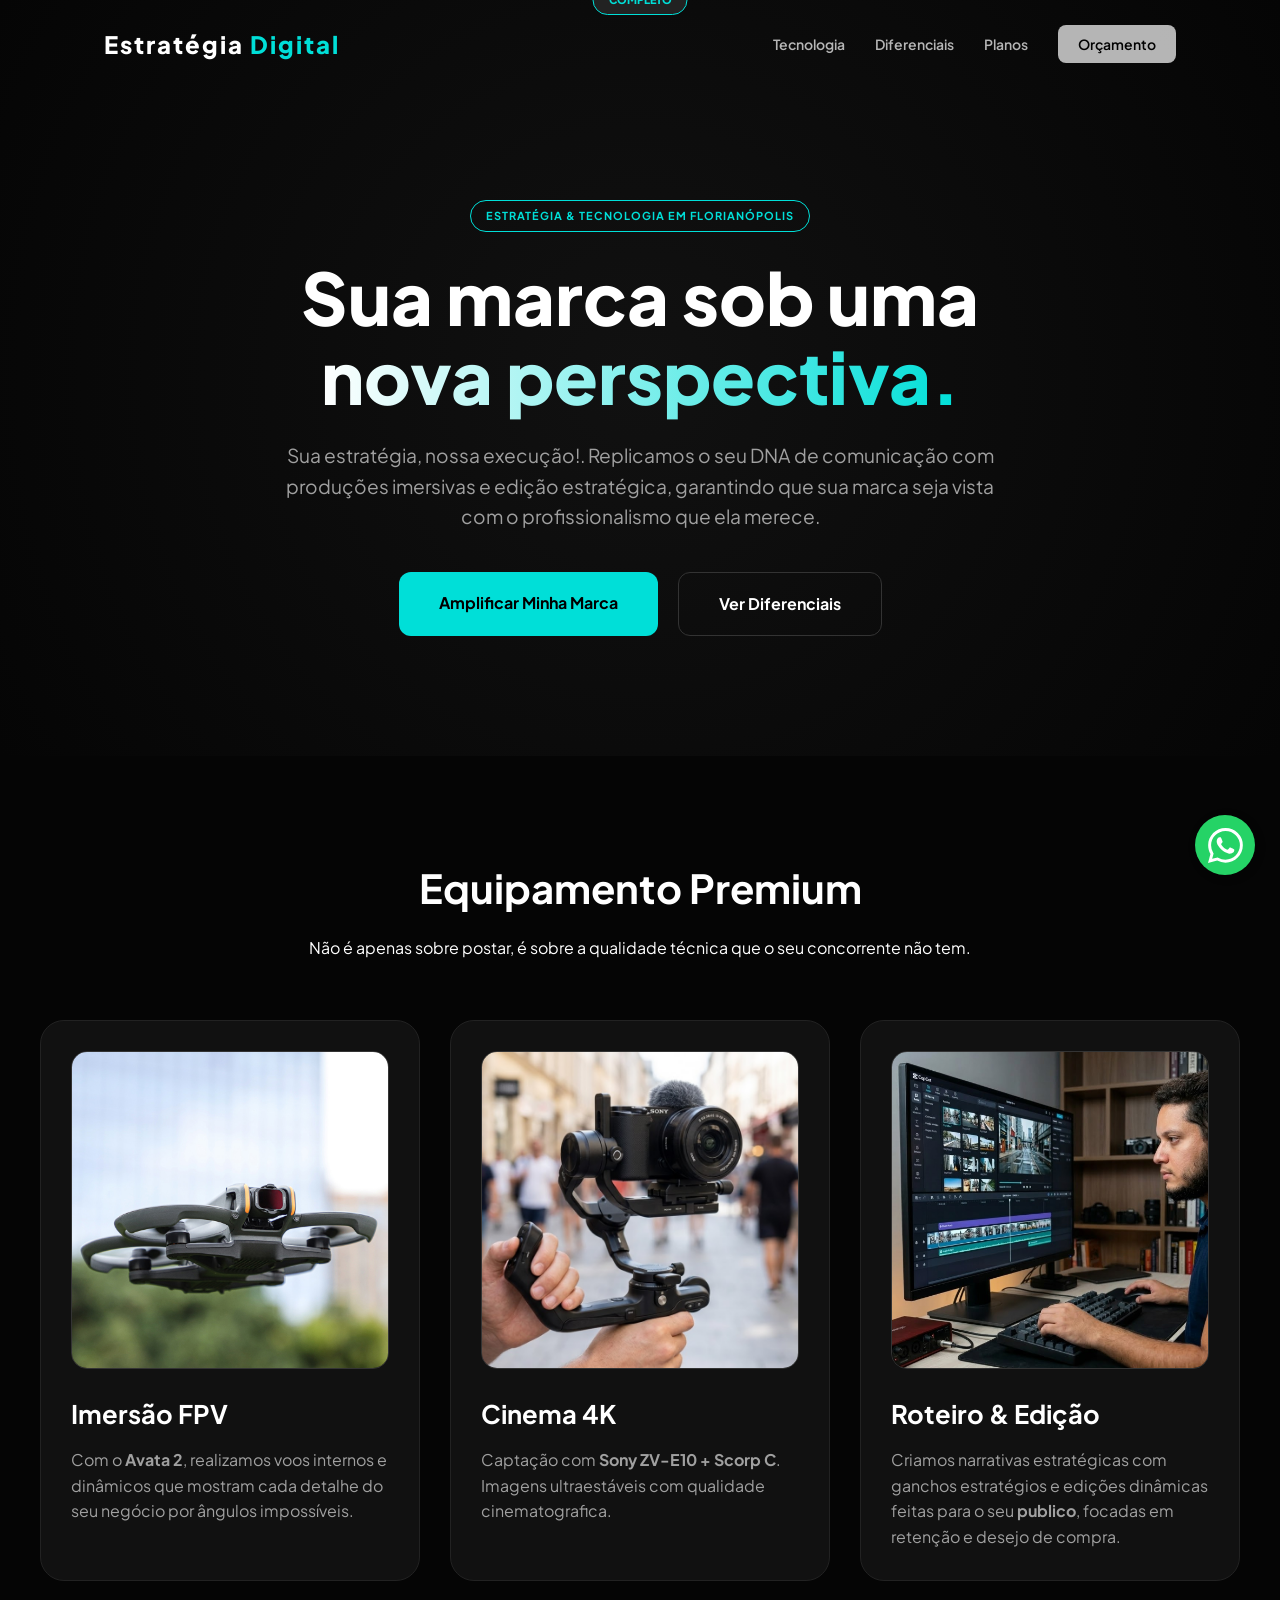
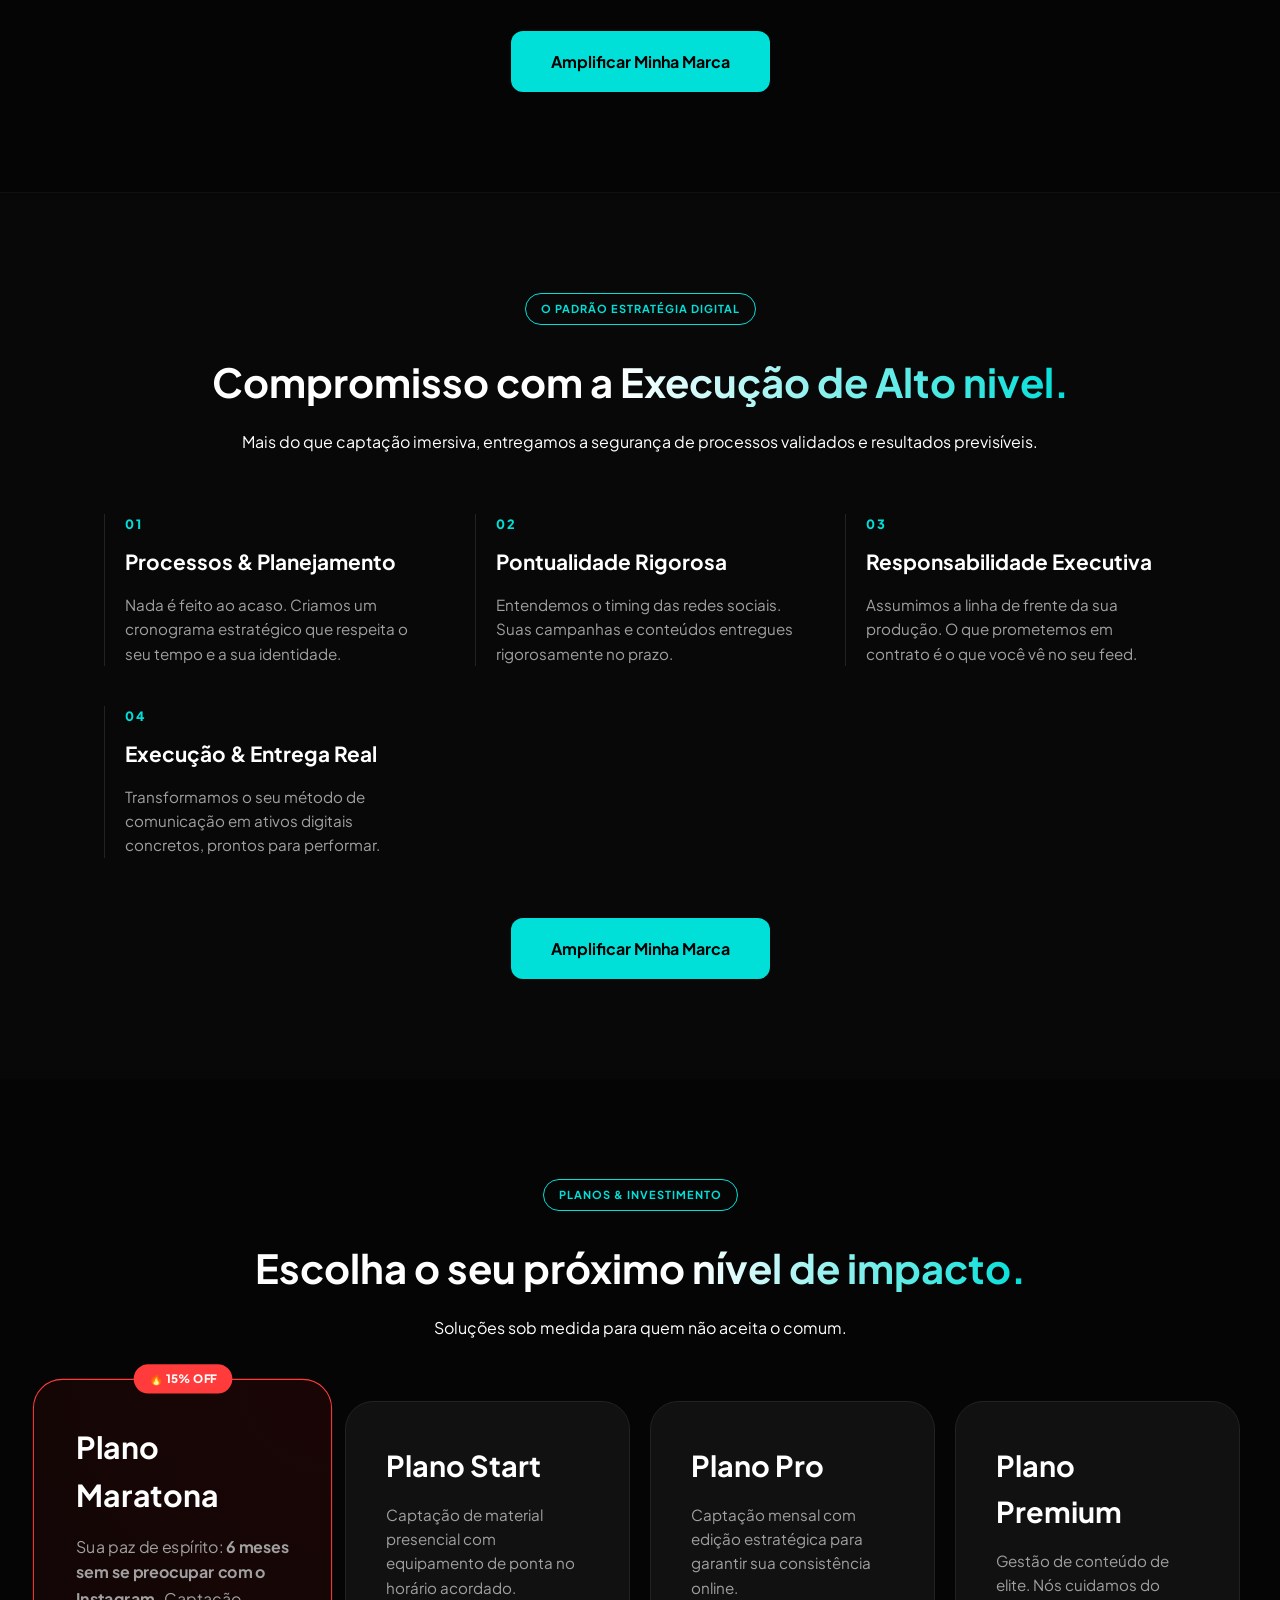
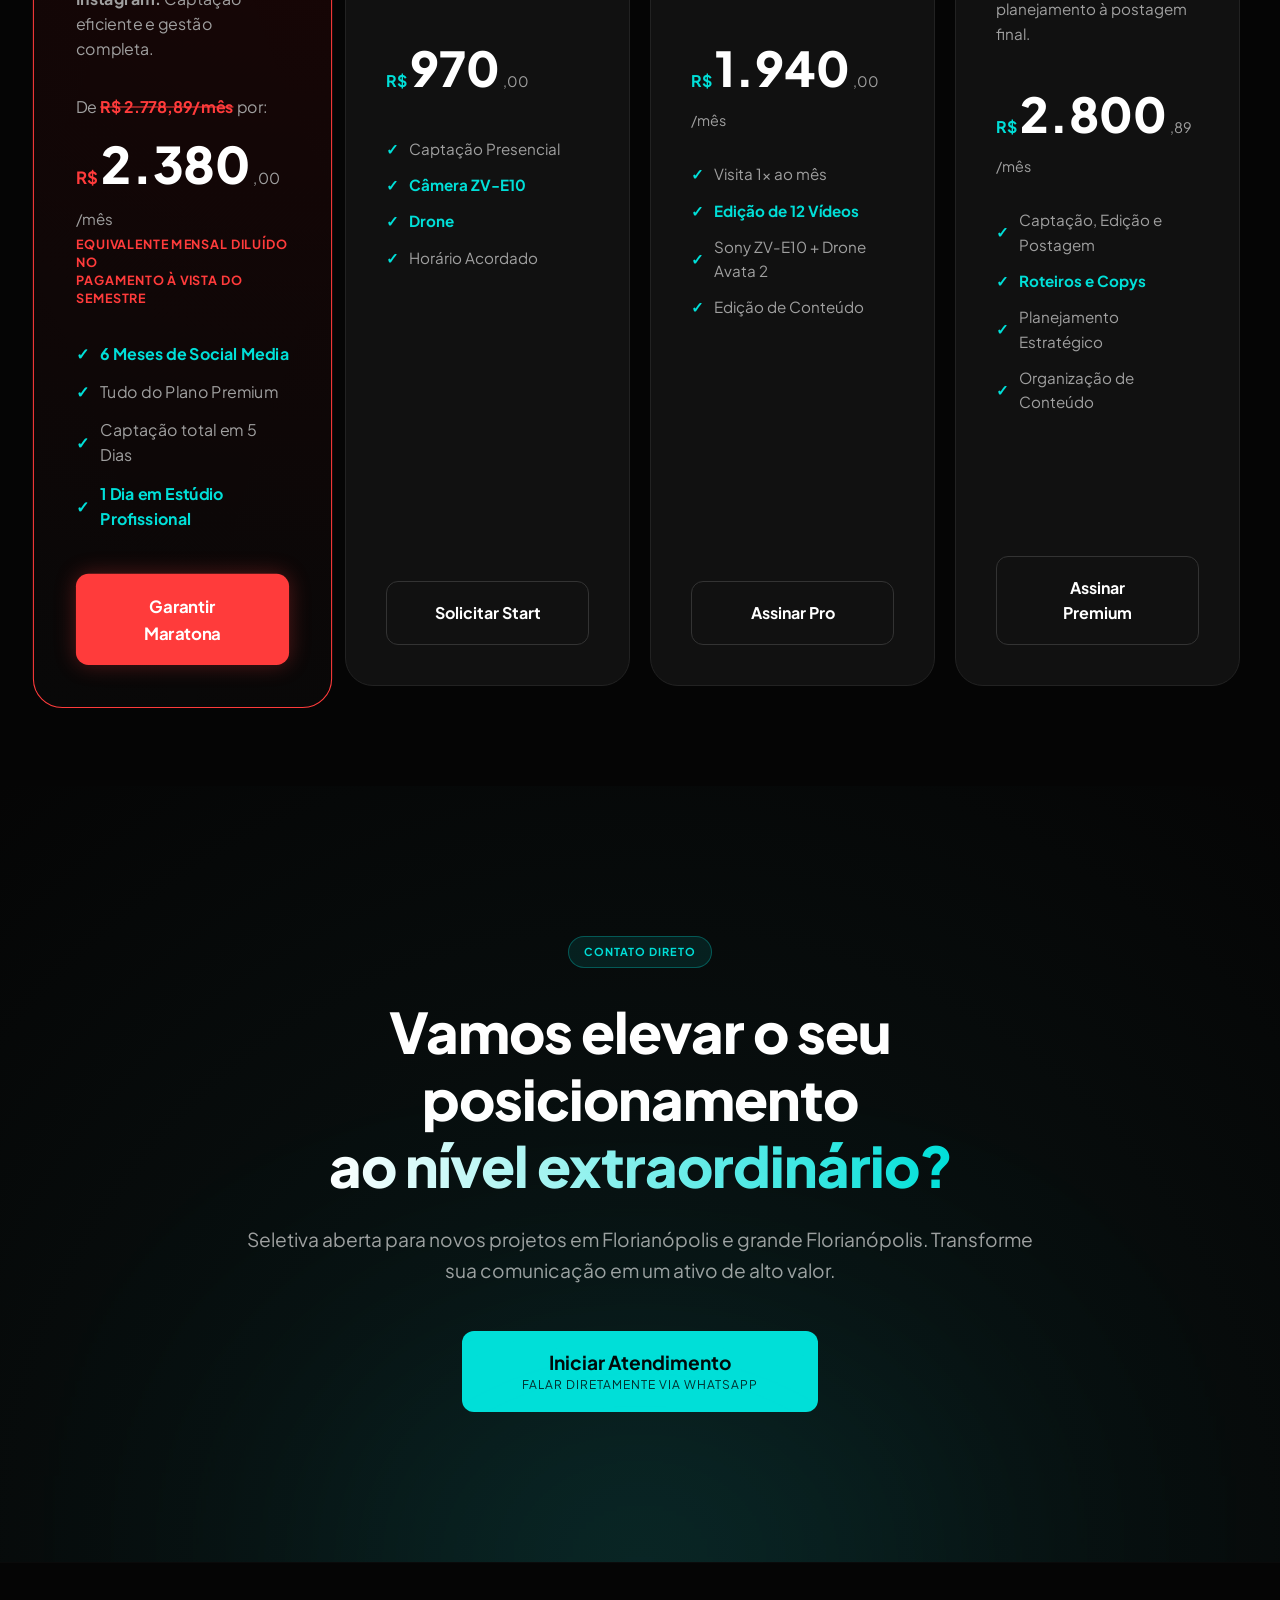
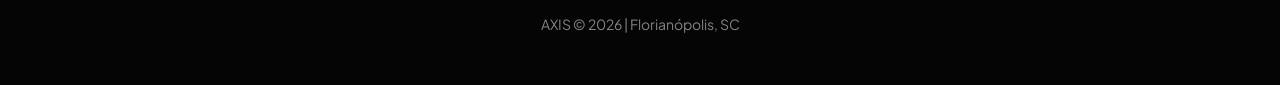
==== index.html @ a33c0460 "botão de whatsapp" ====
<!DOCTYPE html>
<html lang="pt-br">

<head>
    <meta charset="UTF-8">
    <meta name="viewport" content="width=device-width, initial-scale=1.0">
    <link rel="icon" type="image/x-icon" href="imagens/favicoin.PNG">
    <link rel="icon" type="image/png" sizes="32x32" href="favicon-32x32.png">
    <link rel="icon" type="image/png" sizes="16x16" href="favicon-16x16.png">

    <link rel="apple-touch-icon" sizes="180x180" href="apple-touch-icon.png">

    <link rel="manifest" href="site.webmanifest">
    <title>Estratégia Digital | Social Media & Produção Imersiva Floripa</title>
    <link rel="stylesheet" href="style.css">
    <link href="https://fonts.googleapis.com/css2?family=Plus+Jakarta+Sans:wght@400;600;800&display=swap"
        rel="stylesheet">
        <style>
.btn-whatsapp-flutuante {
    position: fixed;
    bottom: 25px; /* Distância da parte de baixo */
    right: 25px; /* Distância da direita */
    width: 60px;
    height: 60px;
    background-color: #25d366; /* Cor verde oficial do WhatsApp */
    color: white;
    border-radius: 50%; /* Deixa o botão redondo */
    display: flex;
    align-items: center;
    justify-content: center;
    box-shadow: 2px 2px 10px rgba(0, 0, 0, 0.2);
    z-index: 1000; /* Garante que fique acima dos outros elementos */
    transition: transform 0.3s ease, background-color 0.3s ease;
    text-decoration: none;
}

.btn-whatsapp-flutuante:hover {
    background-color: #1ebe5d;
    transform: scale(1.1); /* Dá um pequeno zoom ao passar o mouse */
    color: white;
}
</style>
    <script>
        !function (f, b, e, v, n, t, s) {
            if (f.fbq) return; n = f.fbq = function () {
                n.callMethod ?
                    n.callMethod.apply(n, arguments) : n.queue.push(arguments)
            };
            if (!f._fbq) f._fbq = n; n.push = n; n.loaded = !0; n.version = '2.0';
            n.queue = []; t = b.createElement(e); t.async = !0;
            t.src = v; s = b.getElementsByTagName(e)[0];
            s.parentNode.insertBefore(t, s)
        }(window, document, 'script',
            'https://connect.facebook.net/en_US/fbevents.js');
        fbq('init', '882979604609252');
        fbq('track', 'PageView');
    </script>
    <noscript><img height="1" width="1" style="display:none"
            src="https://www.facebook.com/tr?id=882979604609252&ev=PageView&noscript=1" /></noscript>
    </head>

<body>
    <a href="https://wa.me/5548996109220?text=Ol%C3%A1%20vim%20do%20site%20e%20gostaria%20de%20um%20or%C3%A7amento%20personalizado" 
   target="_blank" 
   class="btn-whatsapp-flutuante">
    <svg xmlns="http://www.w3.org/2000/svg" width="35" height="35" fill="currentColor" viewBox="0 0 16 16">
        <path d="M13.601 2.326A7.854 7.854 0 0 0 7.994 0C3.627 0 .068 3.558.064 7.926c0 1.399.366 2.76 1.057 3.965L0 16l4.204-1.102a7.933 7.933 0 0 0 3.79.965h.004c4.368 0 7.926-3.558 7.93-7.93A7.898 7.898 0 0 0 13.6 2.326zM7.994 14.521a6.573 6.573 0 0 1-3.356-.92l-.24-.144-2.494.654.666-2.433-.156-.251a6.56 6.56 0 0 1-1.007-3.505c0-3.626 2.957-6.584 6.591-6.584a6.56 6.56 0 0 1 4.66 1.931 6.557 6.557 0 0 1 1.928 4.66c-.004 3.639-2.961 6.592-6.592 6.592zm3.615-4.934c-.197-.099-1.17-.578-1.353-.646-.182-.065-.315-.099-.445.099-.133.197-.513.646-.627.775-.114.133-.232.148-.43.05-.197-.1-.836-.308-1.592-.985-.59-.525-.985-1.175-1.103-1.372-.114-.198-.011-.304.088-.403.087-.088.197-.232.296-.346.1-.114.133-.198.198-.33.065-.134.034-.248-.015-.347-.05-.099-.445-1.076-.612-1.47-.16-.389-.323-.335-.445-.34-.114-.004-.247-.007-.38-.007a.729.729 0 0 0-.529.247c-.182.198-.691.677-.691 1.654 0 .977.71 1.916.81 2.049.098.133 1.394 2.132 3.383 2.992.47.205.84.326 1.129.418.475.152.904.129 1.246.08.38-.058 1.171-.48 1.338-.943.164-.464.164-.86.114-.943-.049-.084-.182-.133-.38-.232z"/>
    </svg>
</a>

    <header id="header">
        <nav class="container">
            <div class="logo">Estratégia<span> Digital</span></div>
            <ul class="nav-links">
                <li><a href="#tecnologia">Tecnologia</a></li>
                <li><a href="#execucao-elite">Diferenciais</a></li>
                <li><a href="#investimento">Planos</a></li>
                <li><a href="https://wa.me/SEUNUMERO" target="_blank" class="btn-nav">Orçamento</a></li>
            </ul>
        </nav>
    </header>

    <main>
        <section class="hero">
            <div class="container">
                <div class="badge">Estratégia & Tecnologia em Florianópolis</div>
                <h1>Sua marca sob uma <br><span class="gradient-text">nova perspectiva.</span></h1>
                <p>Sua estratégia, nossa execução!. Replicamos o seu DNA de comunicação com produções imersivas
                    e edição estratégica, garantindo que sua marca seja vista com o profissionalismo que ela merece.</p>
                <div class="hero-btns">
                    <a href="https://wa.me/5548996109220?text=Ol%C3%A1%2C%20gostaria%20de%20conhecer%20melhor%20seus%20servi%C3%A7os%20de%20social%20media.%20Poderia%20me%20enviar%20mais%20informa%C3%A7%C3%B5es%3F" target="_blank"
                        class="btn-main">Amplificar Minha Marca</a>
                    <a href="#execucao-elite" class="btn-outline">Ver Diferenciais</a>
                </div>
            </div>
        </section>


        <section id="tecnologia" class="tech-specs container">
            <div class="section-header">
                <h2>Equipamento Premium</h2>
                <p>Não é apenas sobre postar, é sobre a qualidade técnica que o seu concorrente não tem.</p>
            </div>
            <div class="grid-tech">
                <div class="tech-card">
                    <div class="card-image">
                        <img src="imagens/avata.jpg" alt="Drone DJI Avata 2">
                    </div>
                    <h3>Imersão FPV</h3>
                    <p>Com o <strong>Avata 2</strong>, realizamos voos internos e dinâmicos que mostram cada detalhe do
                        seu negócio por ângulos impossíveis.</p>
                </div>

                <div class="tech-card">
                    <div class="card-image">
                        <img src="imagens/kit.PNG" alt="Sony ZV-E10 com Gimbal">
                    </div>
                    <h3>Cinema 4K</h3>
                    <p>Captação com <strong>Sony ZV-E10 + Scorp C</strong>. Imagens ultraestáveis com qualidade cinematografica.</p>
                </div>

                <div class="tech-card">
                    <div class="card-image">
                        <img src="imagens/edicao.PNG" alt="Edição de vídeo profissional">
                    </div>
                    <h3>Roteiro & Edição</h3>
                    <p>Criamos narrativas estratégicas com ganchos estratégios e edições dinâmicas feitas para o seu
                        <strong>publico</strong>, focadas em retenção e desejo de compra.
                    </p>
                </div>
            </div>
            
            <div style="text-align: center; margin-top: 50px;">
                <a href="https://wa.me/5548996109220?text=Ol%C3%A1%2C%20gostaria%20de%20conhecer%20melhor%20seus%20servi%C3%A7os%20de%20social%20media.%20Poderia%20me%20enviar%20mais%20informa%C3%A7%C3%B5es%3F" target="_blank" class="btn-main">Amplificar Minha Marca</a>
            </div>
            
        </section>

        <section id="execucao-elite" class="differentials">
            <div class="container">
                <div class="section-header">
                    <span class="badge">O Padrão Estratégia Digital</span>
                    <h2>Compromisso com a <span class="gradient-text">Execução de Alto nivel.</span></h2>
                    <p>Mais do que captação imersiva, entregamos a segurança de processos validados e resultados
                        previsíveis.</p>
                </div>

                <div class="grid-diff">
                    <div class="diff-item">
                        <span class="number">01</span>
                        <h4>Processos & Planejamento</h4>
                        <p>Nada é feito ao acaso. Criamos um cronograma estratégico que respeita o seu tempo e a sua
                            identidade.</p>
                    </div>
                    <div class="diff-item">
                        <span class="number">02</span>
                        <h4>Pontualidade Rigorosa</h4>
                        <p>Entendemos o timing das redes sociais. Suas campanhas e conteúdos entregues rigorosamente no
                            prazo.</p>
                    </div>
                    <div class="diff-item">
                        <span class="number">03</span>
                        <h4>Responsabilidade Executiva</h4>
                        <p>Assumimos a linha de frente da sua produção. O que prometemos em contrato é o que você vê no
                            seu feed.</p>
                    </div>
                    <div class="diff-item">
                        <span class="number">04</span>
                        <h4>Execução & Entrega Real</h4>
                        <p>Transformamos o seu método de comunicação em ativos digitais concretos, prontos para
                            performar.</p>
                    </div>
                </div>

                <div style="text-align: center; margin-top: 60px;">
                    <a href="https://wa.me/5548996109220?text=Ol%C3%A1%2C%20gostaria%20de%20conhecer%20melhor%20seus%20servi%C3%A7os%20de%20social%20media.%20Poderia%20me%20enviar%20mais%20informa%C3%A7%C3%B5es%3F" target="_blank" class="btn-main">Amplificar Minha Marca</a>
                </div>

            </div>
        </section>

        <section id="investimento" class="pricing container">
            <div class="section-header">
                <span class="badge">Planos & Investimento</span>
                <h2>Escolha o seu próximo <span class="gradient-text">nível de impacto.</span></h2>
                <p>Soluções sob medida para quem não aceita o comum.</p>
            </div>

            <div class="grid-pricing" style="grid-template-columns: repeat(auto-fit, minmax(260px, 1fr)); gap: 20px;">
                
                <div class="price-card featured" style="border-color: #ff3b3b; background: radial-gradient(circle at top right, #1a0505, #080808); transform: scale(1.05); z-index: 20;">
                    <div class="price-content">
                        <span class="pop-tag" style="background: #ff3b3b; color: #fff;">🔥 15% OFF</span>
                        <h3>Plano Maratona</h3>
                        <p>Sua paz de espírito: <strong>6 meses sem se preocupar com o Instagram.</strong> Captação eficiente e gestão completa.</p>
                        <div class="value">
                            <div style="font-size: 0.95rem; color: #a0a0a0; margin-bottom: 5px;">De <del style="color: #ff3b3b; font-weight: bold;">R$ 2.778,89/mês</del> por:</div>
                            <span class="currency" style="color: #ff3b3b;">R$</span>
                            <span class="amount">2.380</span>
                            <span class="period">,00 /mês<br>
                            <span style="color: #ff3b3b; font-weight: 700; text-transform: uppercase; font-size: 0.75rem; letter-spacing: 0.5px; line-height: 1.4; display: inline-block; margin-top: 5px;">Equivalente mensal diluído no <br>pagamento à vista do semestre</span></span>
                        </div>
                        <ul class="price-list">
                            <li><strong>6 Meses de Social Media</strong></li>
                            <li>Tudo do Plano Premium</li>
                            <li>Captação total em 5 Dias</li>
                            <li><strong>1 Dia em Estúdio Profissional</strong></li>
                        </ul>
                    </div>
                    <a href="https://wa.me/5548996109220?text=Ol%C3%A1!%20Gostaria%20de%20garantir%20o%20Plano%20Maratona%20com%20desconto%20%C3%A0%20vista."
                        target="_blank" class="btn-main full" style="background: #ff3b3b; color: white; box-shadow: 0 0 20px rgba(255, 59, 59, 0.3);">Garantir Maratona</a>
                </div>

                <div class="price-card">
                    <div class="price-content">
                        <h3>Plano Start</h3>
                        <p>Captação de material presencial com equipamento de ponta no horário acordado.</p>
                        <div class="value">
                            <span class="currency">R$</span>
                            <span class="amount">970</span>
                            <span class="period">,00</span>
                        </div>
                        <ul class="price-list">
                            <li>Captação Presencial</li>
                            <li><strong>Câmera ZV-E10</strong></li>
                            <li><strong>Drone</strong></li>
                            <li>Horário Acordado</li>
                        </ul>
                    </div>
                    <a href="https://wa.me/5548996109220?text=Ol%C3%A1!%20Gostaria%20de%20saber%20mais%20sobre%20o%20Plano%20Start"
                        target="_blank" class="btn-outline full">Solicitar Start</a>
                </div>

                <div class="price-card">
                    <div class="price-content">
                        <h3>Plano Pro</h3>
                        <p>Captação mensal com edição estratégica para garantir sua consistência online.</p>
                        <div class="value">
                            <span class="currency">R$</span>
                            <span class="amount">1.940</span>
                            <span class="period">,00 /mês</span>
                        </div>
                        <ul class="price-list">
                            <li>Visita 1x ao mês</li>
                            <li><strong>Edição de 12 Vídeos</strong></li>
                            <li>Sony ZV-E10 + Drone Avata 2</li>
                            <li>Edição de Conteúdo</li>
                        </ul>
                    </div>
                    <a href="https://wa.me/5548996109220?text=Ol%C3%A1!%20Tenho%20interesse%20no%20Plano%20Pro,%20gostaria%20de%20mais%20informa%C3%A7%C3%B5es."
                        target="_blank" class="btn-outline full">Assinar Pro</a>
                </div>

                <div class="price-card">
                    <div class="price-content">
                        <span class="pop-tag" style="background: #222; color: #00dfd8; border: 1px solid #00dfd8;">Completo</span>
                        <h3>Plano Premium</h3>
                        <p>Gestão de conteúdo de elite. Nós cuidamos do planejamento à postagem final.</p>
                        <div class="value">
                            <span class="currency">R$</span>
                            <span class="amount">2.800</span>
                            <span class="period">,89 /mês</span>
                        </div>
                        <ul class="price-list">
                            <li>Captação, Edição e Postagem</li>
                            <li><strong>Roteiros e Copys</strong></li>
                            <li>Planejamento Estratégico</li>
                            <li>Organização de Conteúdo</li>
                        </ul>
                    </div>
                    <a href="https://wa.me/5548996109220?text=Ol%C3%A1!%20Gostaria%20de%20adquirir%20o%20Plano%20Premium,%20pode%20me%20passar%20os%20detalhes?"
                        target="_blank" class="btn-outline full">Assinar Premium</a>
                </div>

            </div>
        </section>

        <section class="cta-final">
            <div class="container">
                <div class="cta-content">
                    <span class="badge">Contato Direto</span>
                    <h2>Vamos elevar o seu posicionamento <br><span class="gradient-text">ao nível
                            extraordinário?</span></h2>
                    <p>Seletiva aberta para novos projetos em Florianópolis e grande Florianópolis. Transforme sua
                        comunicação em um ativo de alto valor.</p>

                    <div class="cta-actions">
                        <a href="https://wa.me/5548996109220?text=Ol%C3%A1!%20Gostaria%20de%20iniciar%20um%20plano%20personalizado%20e%20saber%20como%20funciona."
                            target="_blank" class="btn-main large">
                            <span class="btn-text">Iniciar Atendimento</span>
                            <span class="btn-subtext">Falar diretamente via WhatsApp</span>
                        </a>
                    </div>
                </div>
            </div>
        </section>
    </main>

    <footer>
        <div class="container">
            <p>AXIS &copy; 2026 | Florianópolis, SC</p>
        </div>
    </footer>

    <script src="script.js"></script>
</body>

</html>
---- style.css ----
/* =========================================
   CONFIGURAÇÕES GERAIS E VARIÁVEIS
   ========================================= */
:root {
    --accent: #00dfd8; /* Ciano Neon / Tech */
    --bg: #050505;
    --card-bg: #111;
    --text-main: #ffffff;
    --text-dim: #a0a0a0;
}

html {
    scroll-behavior: smooth;
}

* {
    margin: 0;
    padding: 0;
    box-sizing: border-box;
    font-family: 'Plus Jakarta Sans', sans-serif;
}

body {
    background-color: var(--bg);
    color: var(--text-main);
    overflow-x: hidden;
    line-height: 1.6;
}

.container {
    max-width: 1200px;
    margin: 0 auto;
    padding: 0 5%;
}

/* Ajuste global para links de scroll pararem antes do conteúdo */
[id] {
    scroll-margin-top: 100px;
}

/* =========================================
   HEADER & NAVEGAÇÃO
   ========================================= */
header {
    padding: 25px 0;
    position: fixed;
    width: 100%;
    z-index: 1000;
    transition: 0.4s;
}

header.scrolled {
    background: rgba(5, 5, 5, 0.8);
    backdrop-filter: blur(15px);
    border-bottom: 1px solid #222;
}

nav {
    display: flex;
    justify-content: space-between;
    align-items: center;
}

.logo {
    font-size: 24px;
    font-weight: 800;
    letter-spacing: 2px;
}

.logo span {
    color: var(--accent);
}

.nav-links {
    display: flex;
    list-style: none;
    align-items: center;
    gap: 30px;
}

.nav-links a {
    text-decoration: none;
    color: var(--text-main);
    font-size: 14px;
    font-weight: 600;
    opacity: 0.7;
    transition: 0.3s;
}

.nav-links a:hover {
    opacity: 1;
    color: var(--accent);
}

.btn-nav {
    background: white;
    color: black !important;
    padding: 10px 20px;
    border-radius: 8px;
    font-weight: 700;
}

/* =========================================
   HERO SECTION
   ========================================= */
.hero {
    padding: 200px 0 120px;
    text-align: center;
    background: radial-gradient(circle at center, #111 0%, #050505 100%);
}

.badge {
    display: inline-block;
    padding: 6px 15px;
    border: 1px solid var(--accent);
    color: var(--accent);
    border-radius: 50px;
    font-size: 11px;
    font-weight: 700;
    margin-bottom: 25px;
    text-transform: uppercase;
    letter-spacing: 1px;
}

h1 {
    font-size: clamp(2.5rem, 6vw, 4.5rem);
    line-height: 1.1;
    font-weight: 800;
    margin-bottom: 25px;
}

.gradient-text {
    background: linear-gradient(90deg, #fff, var(--accent));
    -webkit-background-clip: text;
    -webkit-text-fill-color: transparent;
}

.hero p {
    font-size: 1.2rem;
    color: var(--text-dim);
    max-width: 750px;
    margin: 0 auto 40px;
}

.hero-btns {
    display: flex;
    gap: 20px;
    justify-content: center;
}

.btn-main, .btn-outline {
    padding: 18px 40px;
    border-radius: 12px;
    font-weight: 700;
    text-decoration: none;
    transition: 0.3s;
    display: inline-block;
}

.btn-main {
    background: var(--accent);
    color: #000;
}

.btn-main:hover {
    transform: scale(1.05);
    box-shadow: 0 0 30px rgba(0, 223, 216, 0.4);
}

.btn-outline {
    border: 1px solid #333;
    color: white;
}

.btn-outline:hover {
    background: #111;
    border-color: #555;
}

/* =========================================
   TECH SPECS & CARDS
   ========================================= */
.tech-specs {
    padding: 100px 0;
}

.section-header {
    text-align: center;
    margin-bottom: 60px;
}

.section-header h2 {
    font-size: 2.5rem;
    margin-bottom: 15px;
}

.grid-tech {
    display: grid;
    grid-template-columns: repeat(auto-fit, minmax(320px, 1fr));
    gap: 30px;
}

.tech-card {
    background: var(--card-bg);
    padding: 30px;
    border-radius: 24px;
    border: 1px solid #222;
    transition: 0.4s;
}

.tech-card:hover {
    border-color: var(--accent);
    transform: translateY(-10px);
}

.card-image {
    width: 100%;
    aspect-ratio: 1 / 1;
    border-radius: 16px;
    overflow: hidden;
    margin-bottom: 25px;
    border: 1px solid #333;
}

.card-image img {
    width: 100%;
    height: 100%;
    object-fit: cover;
    transition: 0.5s;
}

.tech-card:hover .card-image img {
    transform: scale(1.1);
}

.tech-card h3 {
    font-size: 1.6rem;
    margin-bottom: 12px;
}

.tech-card p {
    color: var(--text-dim);
}

/* =========================================
   DIFERENCIAIS
   ========================================= */
.differentials {
    padding: 100px 0;
    background: #080808;
    border-top: 1px solid #111;
}

.grid-diff {
    display: grid;
    grid-template-columns: repeat(auto-fit, minmax(250px, 1fr));
    gap: 40px;
    margin-top: 50px;
}

.diff-item {
    padding-left: 20px;
    border-left: 1px solid #222;
    transition: 0.3s;
}

.diff-item:hover {
    border-left: 1px solid var(--accent);
}

.number {
    font-size: 0.8rem;
    font-weight: 800;
    color: var(--accent);
    display: block;
    margin-bottom: 10px;
    letter-spacing: 2px;
}

.diff-item h4 {
    font-size: 1.3rem;
    margin-bottom: 15px;
    font-weight: 700;
}

.diff-item p {
    color: var(--text-dim);
    font-size: 0.95rem;
}

/* =========================================
   INVESTIMENTO (PRICING) + CARROSSEL
   ========================================= */
.pricing {
    padding: 100px 0;
}

.grid-pricing {
    display: grid;
    grid-template-columns: repeat(3, 1fr); /* 3 colunas padrão */
    gap: 25px;
    margin-top: 50px;
    align-items: stretch;
}

.price-card {
    background: #111;
    border: 1px solid #222;
    padding: 40px;
    border-radius: 28px;
    display: flex;
    flex-direction: column;
    justify-content: space-between;
    transition: 0.4s;
}

.price-card.featured {
    border-color: var(--accent);
    background: radial-gradient(circle at top right, #111, #080808);
    position: relative;
    transform: scale(1.05);
    z-index: 10;
}

.pop-tag {
    position: absolute;
    top: -15px;
    left: 50%;
    transform: translateX(-50%);
    background: var(--accent);
    color: #000;
    padding: 5px 15px;
    border-radius: 50px;
    font-size: 11px;
    font-weight: 800;
    text-transform: uppercase;
}

.price-card h3 { font-size: 1.8rem; margin-bottom: 15px; }
.price-card p { color: var(--text-dim); font-size: 0.95rem; margin-bottom: 30px; }

.value { margin-bottom: 30px; }
.currency { font-size: 1rem; color: var(--accent); font-weight: 700; }
.amount { font-size: 3rem; font-weight: 800; color: #fff; }
.period { color: var(--text-dim); font-size: 0.9rem; }

.price-list { list-style: none; margin-bottom: 40px; }
.price-list li {
    color: var(--text-dim);
    margin-bottom: 12px;
    font-size: 0.95rem;
    display: flex;
    align-items: center;
}

.price-list li::before {
    content: "✓";
    color: var(--accent);
    margin-right: 10px;
    font-weight: bold;
}

/* Destaque para IA e Render no texto */
.price-list li strong {
    color: var(--accent);
    font-weight: 700;
}

.btn-main.full, .btn-outline.full {
    width: 100%;
    text-align: center;
}

/* =========================================
   FOOTER & CTA
   ========================================= */
/* CTA Final - Estilo Premium */
.cta-final {
    padding: 150px 0;
    position: relative;
    background: radial-gradient(circle at bottom center, #0a1515 0%, #050505 100%);
    overflow: hidden;
}

/* Efeito de luz de fundo */
.cta-final::before {
    content: '';
    position: absolute;
    bottom: -150px;
    left: 50%;
    transform: translateX(-50%);
    width: 600px;
    height: 300px;
    background: var(--accent);
    filter: blur(150px);
    opacity: 0.15;
    pointer-events: none;
}

.cta-content {
    max-width: 800px;
    margin: 0 auto;
    text-align: center;
}

.cta-final h2 {
    font-size: clamp(2.2rem, 5vw, 3.5rem);
    font-weight: 800;
    line-height: 1.2;
    margin-bottom: 25px;
    letter-spacing: -1px;
}

.cta-final p {
    font-size: 1.2rem;
    color: var(--text-dim);
    margin-bottom: 45px;
    line-height: 1.6;
}

/* Botão com Subtexto */
.btn-main.large {
    display: inline-flex;
    flex-direction: column;
    align-items: center;
    padding: 20px 60px;
    height: auto;
    line-height: 1.2;
}

.btn-text {
    font-size: 1.2rem;
    display: block;
}

.btn-subtext {
    font-size: 0.75rem;
    opacity: 0.8;
    font-weight: 400;
    margin-top: 4px;
    text-transform: uppercase;
    letter-spacing: 1px;
}

.cta-final .badge {
    background: rgba(0, 223, 216, 0.1);
    border-color: rgba(0, 223, 216, 0.3);
    margin-bottom: 30px;
}

footer {
    padding: 50px 0;
    border-top: 1px solid #111;
    text-align: center;
    opacity: 0.5;
    font-size: 14px;
}
/* Portfólio */
.portfolio {
    padding: 100px 5%;
}

.grid-portfolio {
    display: grid;
    grid-template-columns: repeat(auto-fit, minmax(350px, 1fr));
    gap: 30px;
    margin-top: 50px;
}

.portfolio-item {
    background: var(--card-bg);
    border-radius: 24px;
    overflow: hidden;
    border: 1px solid #222;
    transition: 0.4s;
}

.video-container {
    width: 100%;
    aspect-ratio: 16 / 9; /* Formato padrão de vídeo */
    background: #000;
}

.video-container iframe {
    width: 100%;
    height: 100%;
    border: none;
}

.portfolio-info {
    padding: 20px;
}

.portfolio-info span {
    color: var(--accent);
    font-size: 0.75rem;
    font-weight: 800;
    text-transform: uppercase;
    letter-spacing: 1px;
}

.portfolio-info h4 {
    font-size: 1.2rem;
    margin-top: 5px;
}

.portfolio-item:hover {
    border-color: var(--accent);
    transform: translateY(-5px);
    box-shadow: 0 10px 30px rgba(0, 223, 216, 0.1);
}
/* Configuração do Carrossel de Portfólio */
.carousel-portfolio {
    display: flex;
    overflow-x: auto;
    scroll-snap-type: x mandatory;
    gap: 20px;
    padding: 20px 5% 50px; /* Padding lateral para alinhar com o container */
    scrollbar-width: none; /* Esconde barra no Firefox */
    -ms-overflow-style: none; /* Esconde barra no IE/Edge */
}

.carousel-portfolio::-webkit-scrollbar {
    display: none; /* Esconde barra no Chrome/Safari */
}

.portfolio-item {
    min-width: 450px; /* Largura no Desktop */
    scroll-snap-align: start;
    background: var(--card-bg);
    border-radius: 24px;
    overflow: hidden;
    border: 1px solid #222;
    transition: 0.4s;
    flex-shrink: 0;
}

.video-wrapper {
    width: 100%;
    aspect-ratio: 16 / 9;
    background: #000;
}

.video-wrapper iframe {
    width: 100%;
    height: 100%;
}

.portfolio-info {
    padding: 25px;
}

.portfolio-info span {
    color: var(--accent);
    font-size: 0.7rem;
    font-weight: 800;
    text-transform: uppercase;
    letter-spacing: 2px;
}

.portfolio-info h4 {
    font-size: 1.3rem;
    margin-top: 8px;
    font-weight: 700;
}

.portfolio-item:hover {
    border-color: var(--accent);
    transform: translateY(-5px);
}

/* Ajustes para Mobile */
@media (max-width: 768px) {
    .portfolio-item {
        min-width: 85vw; /* Card ocupa quase a tela toda no celular */
    }
    
    .portfolio-info h4 {
        font-size: 1.1rem;
    }
}
.portfolio-action {
    padding: 0 5%;
    display: flex;
    justify-content: center;
}

/* Efeito de brilho sutil no botão de portfólio para destacar */
.portfolio-action .btn-main {
    box-shadow: 0 0 20px rgba(0, 223, 216, 0.1);
}

.portfolio-action .btn-main:hover {
    box-shadow: 0 0 35px rgba(0, 223, 216, 0.3);
    transform: scale(1.05);
}
/* Ajuste mobile para vídeos verticais (Reels) se preferir */
@media (max-width: 768px) {
    .grid-portfolio {
        grid-template-columns: 1fr;
    }
}
/* =========================================
   RESPONSIVIDADE (MOBILE & TABLET)
   ========================================= */
   
@media (max-width: 1024px) {
    /* Carrossel de Preços Mobile */
    .grid-pricing {
        display: flex;
        overflow-x: auto;
        scroll-snap-type: x mandatory;
        gap: 20px;
        padding: 20px 5%;
        scrollbar-width: none;
    }

    .grid-pricing::-webkit-scrollbar {
        display: none;
    }

    .price-card {
        min-width: 85vw;
        scroll-snap-align: center;
        transform: scale(1) !important; /* Remove escala no mobile */
        margin: 10px 0;
    }

    .price-card.featured {
        box-shadow: 0 0 20px rgba(0, 223, 216, 0.2);
    }
}

@media (max-width: 768px) {
    .nav-links { display: none; }
    
    .hero { padding: 150px 0 80px; }
    
    .hero-btns {
        flex-direction: column;
    }
    
    h1 { font-size: 2.8rem; }
    
    .grid-diff { gap: 30px; }
    .diff-item { border-left: 2px solid #222; }
    
    .section-header h2 { font-size: 2rem; }
}
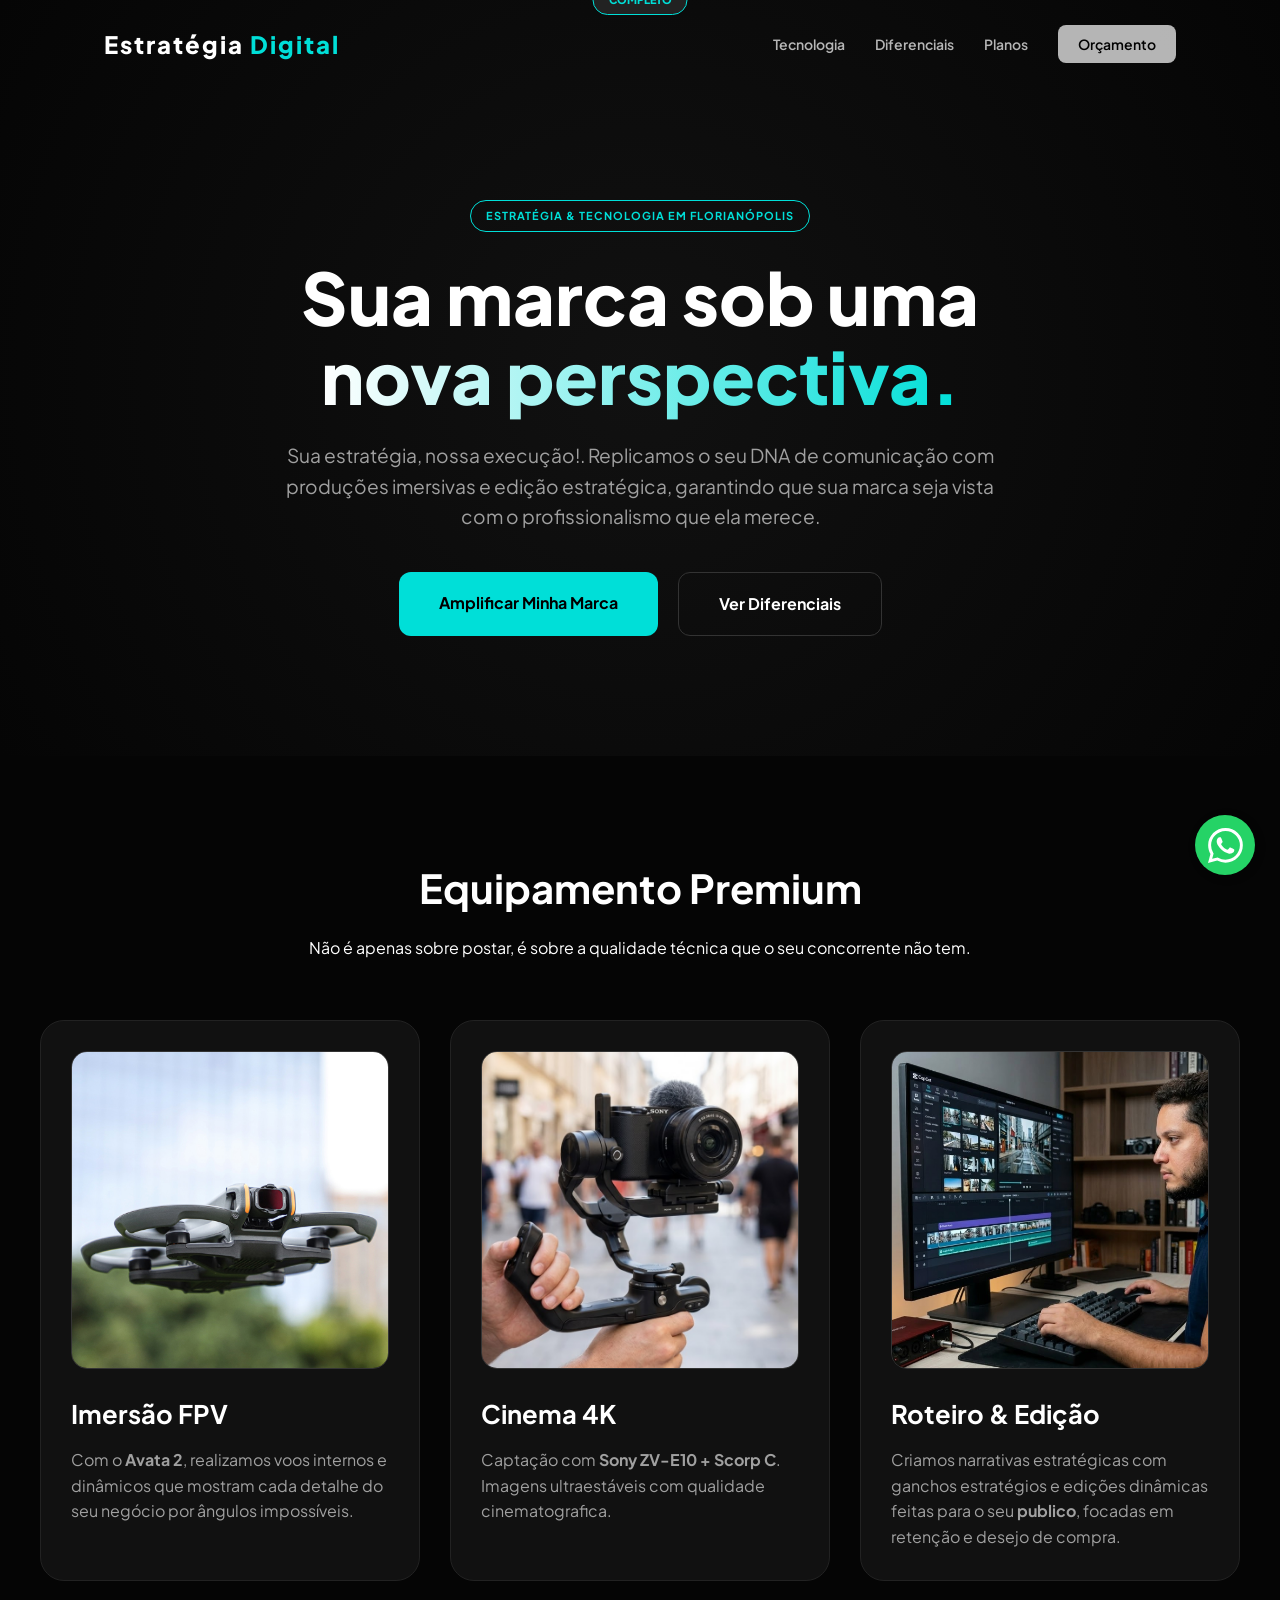
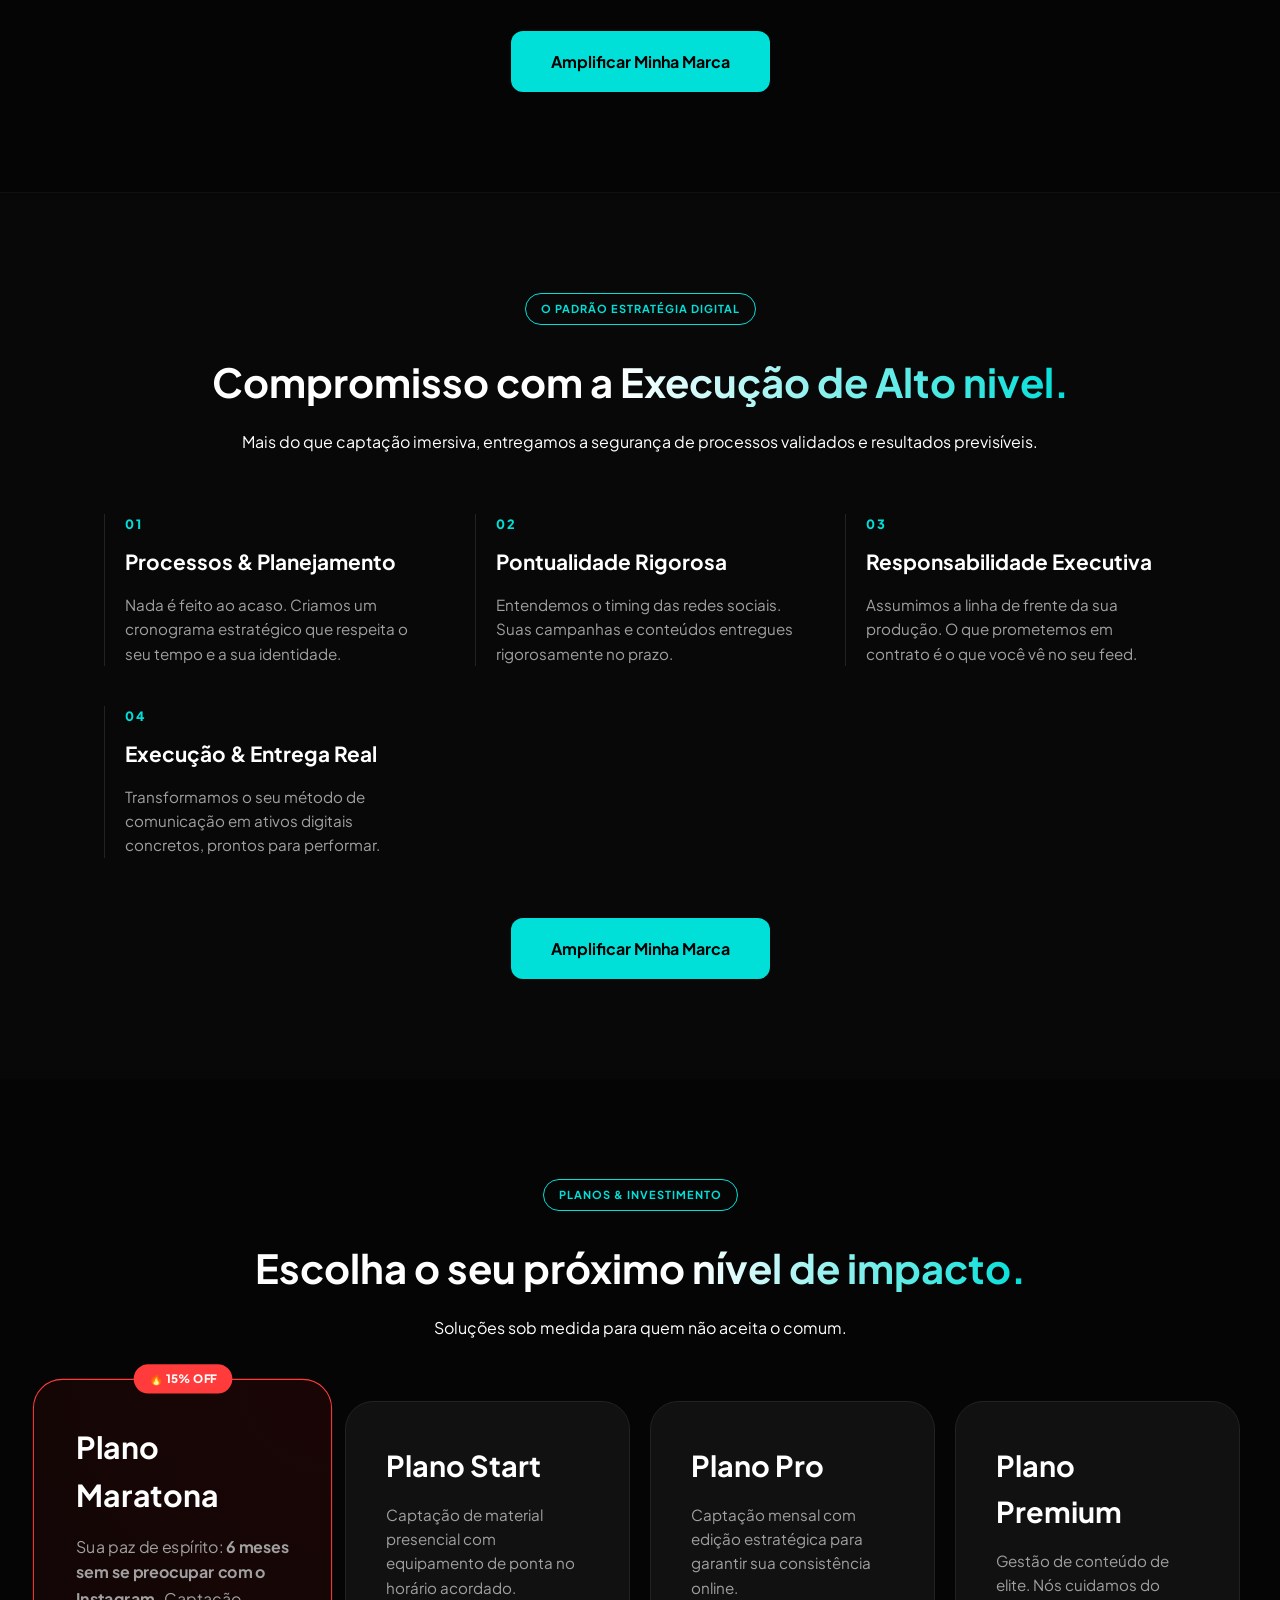
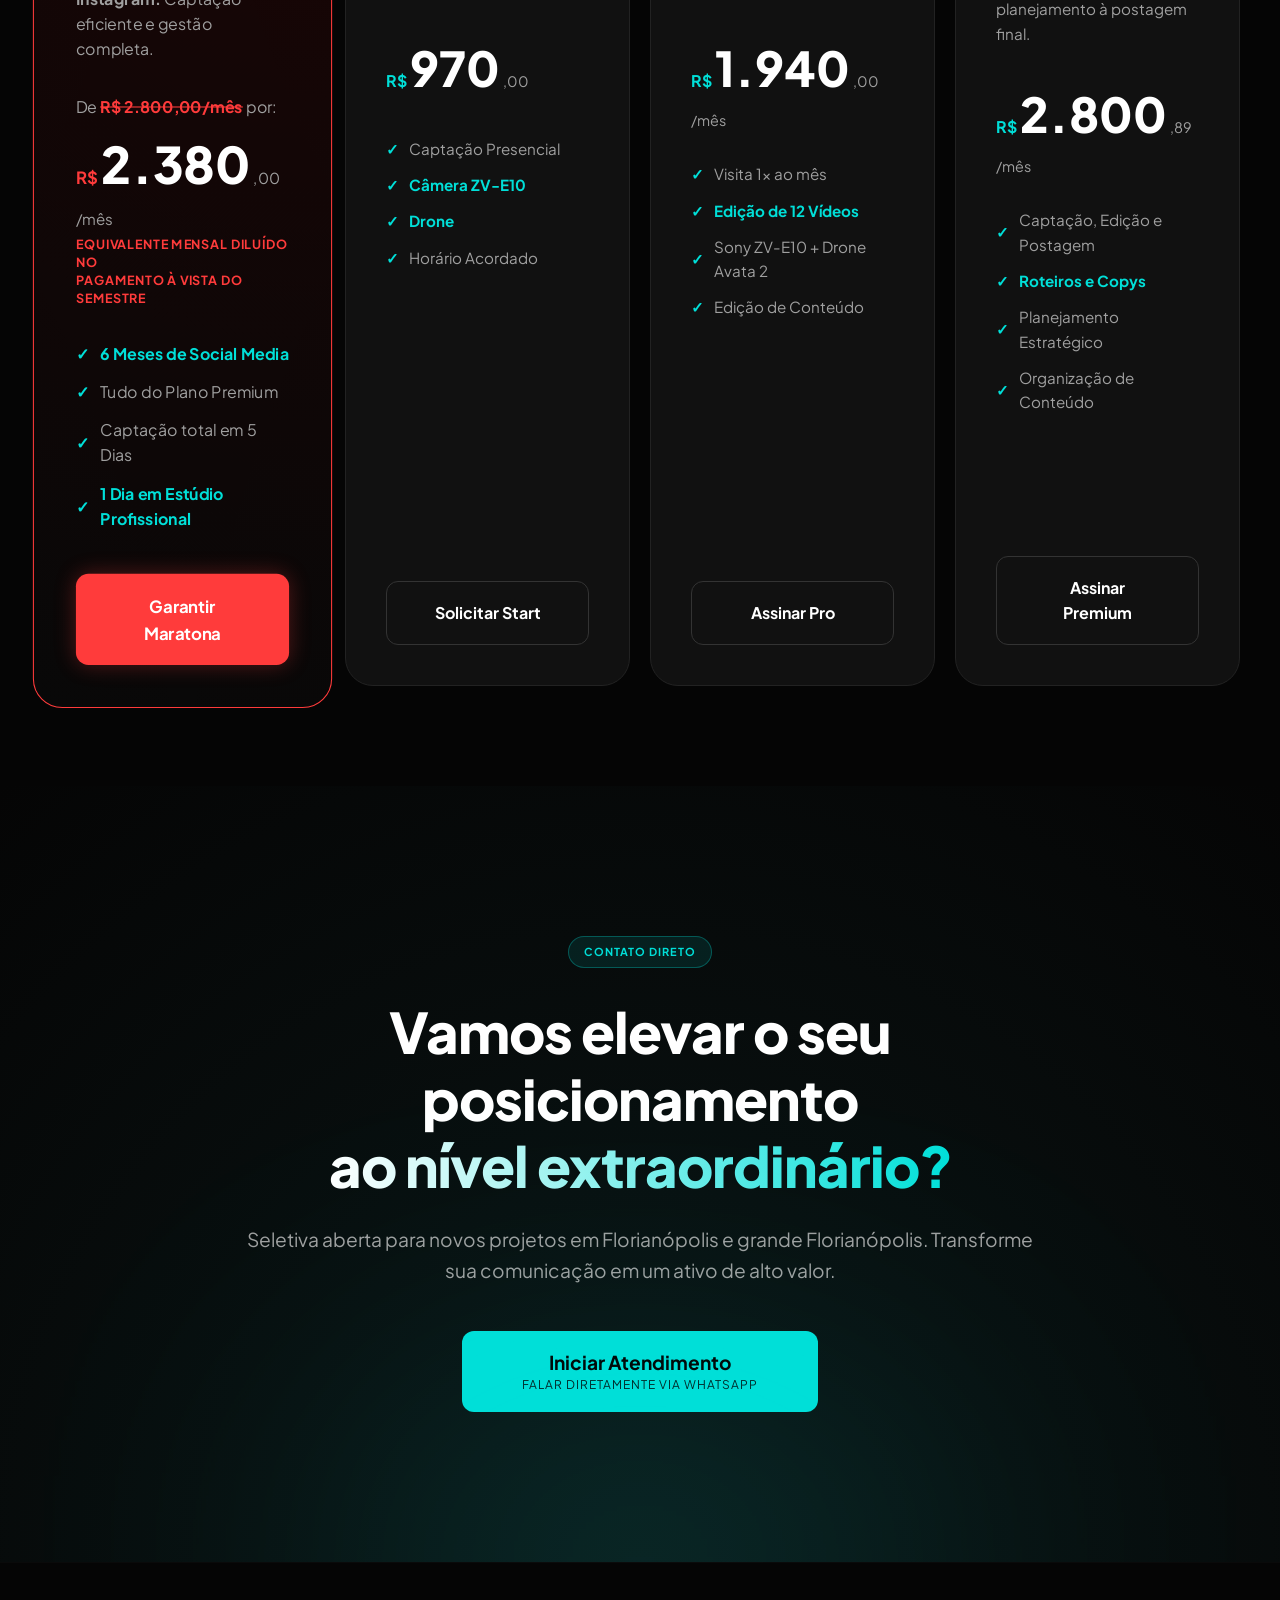
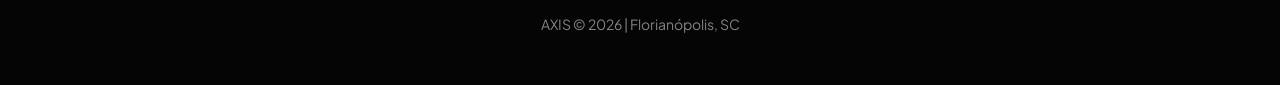
==== commit a6ad4ac0: "alteraçaõ correta do valor no index" ====
--- a/index.html
+++ b/index.html
@@ -194,7 +194,7 @@
                         <h3>Plano Maratona</h3>
                         <p>Sua paz de espírito: <strong>6 meses sem se preocupar com o Instagram.</strong> Captação eficiente e gestão completa.</p>
                         <div class="value">
-                            <div style="font-size: 0.95rem; color: #a0a0a0; margin-bottom: 5px;">De <del style="color: #ff3b3b; font-weight: bold;">R$ 2.778,89/mês</del> por:</div>
+                            <div style="font-size: 0.95rem; color: #a0a0a0; margin-bottom: 5px;">De <del style="color: #ff3b3b; font-weight: bold;">R$ 2.800,00/mês</del> por:</div>
                             <span class="currency" style="color: #ff3b3b;">R$</span>
                             <span class="amount">2.380</span>
                             <span class="period">,00 /mês<br>
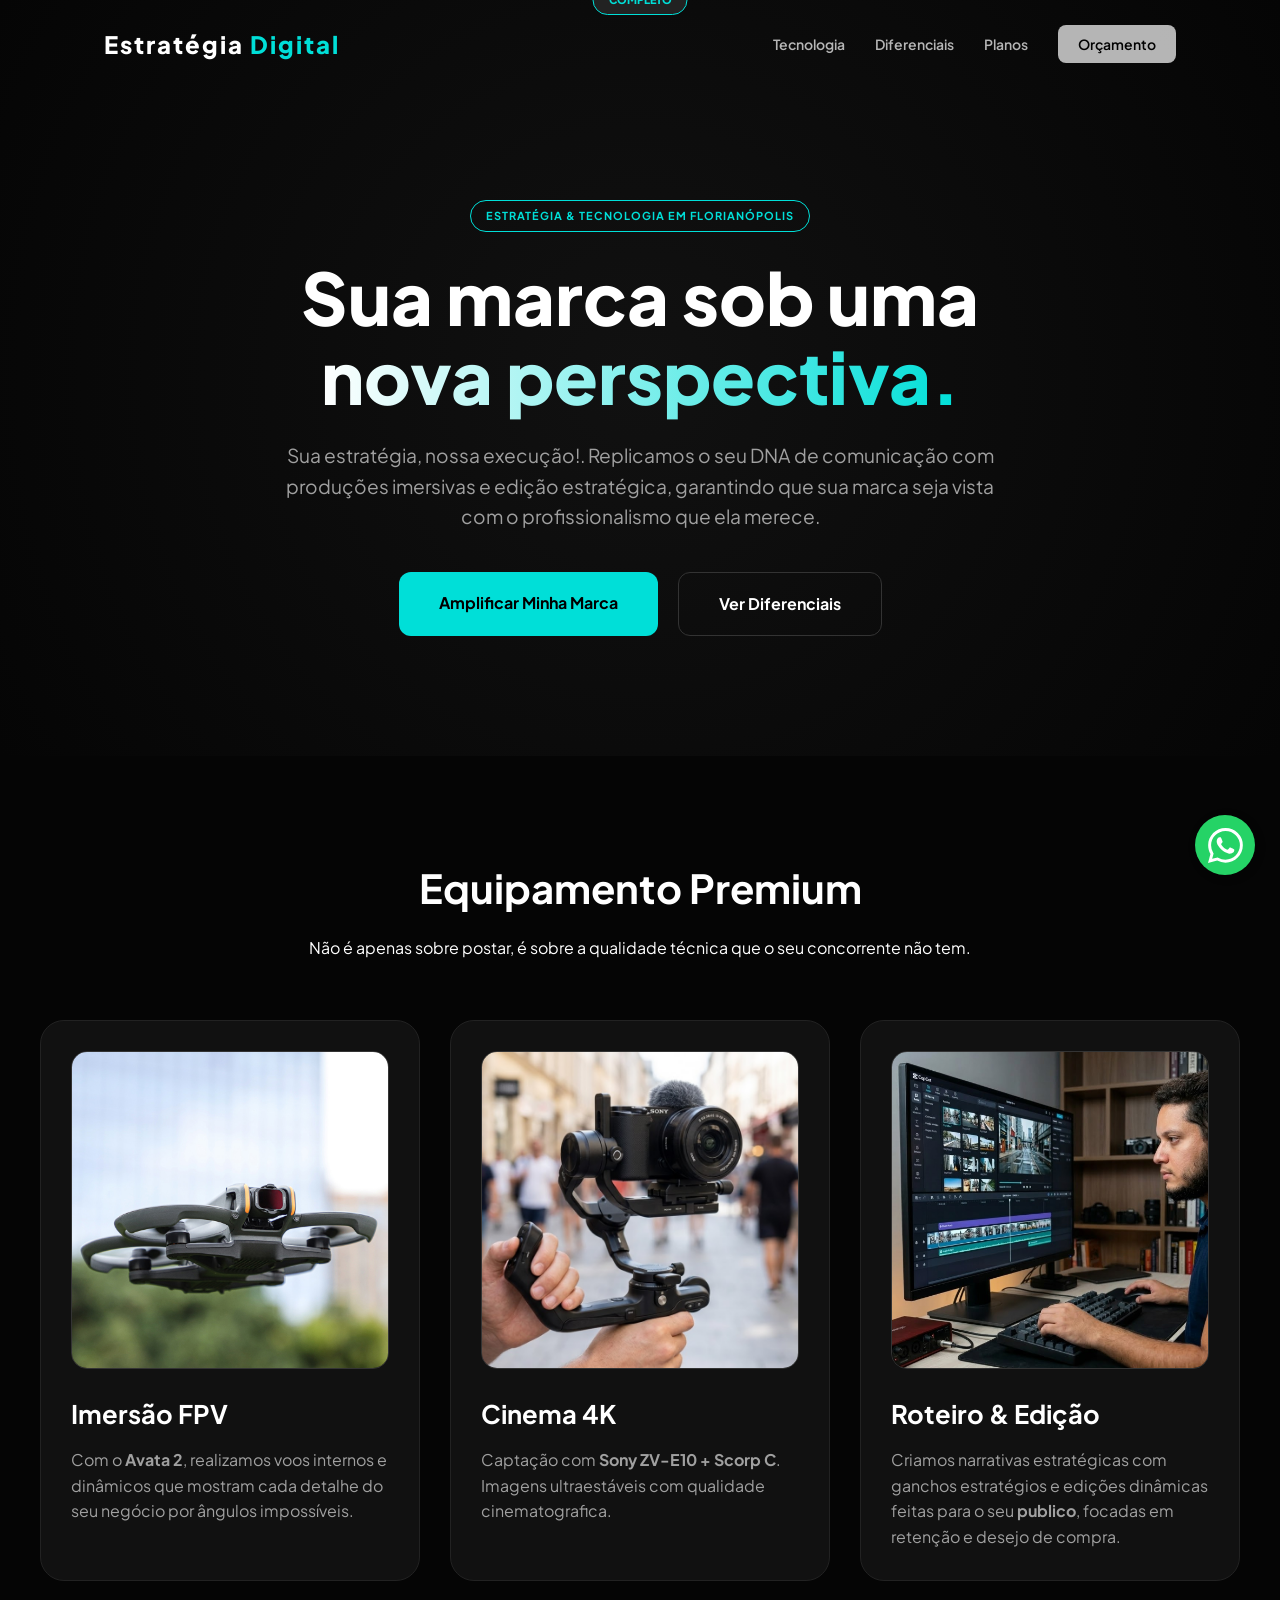
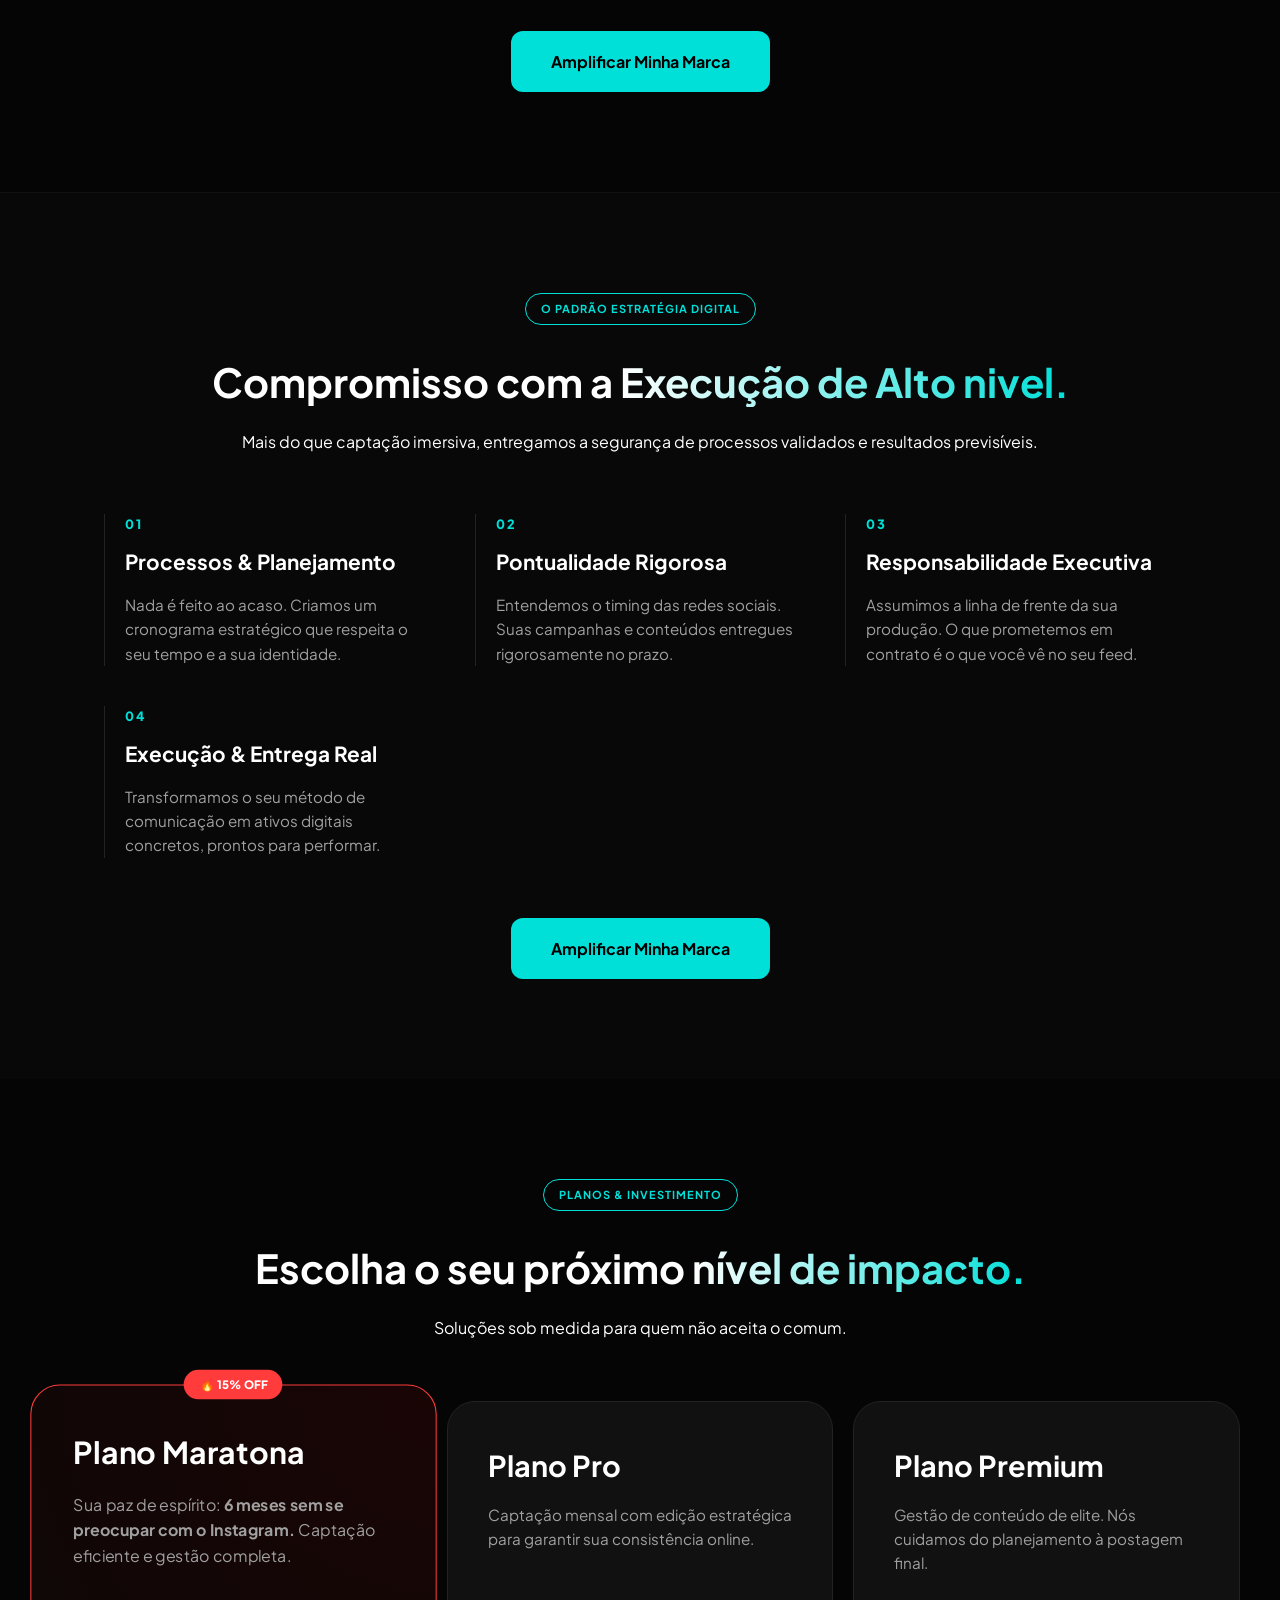
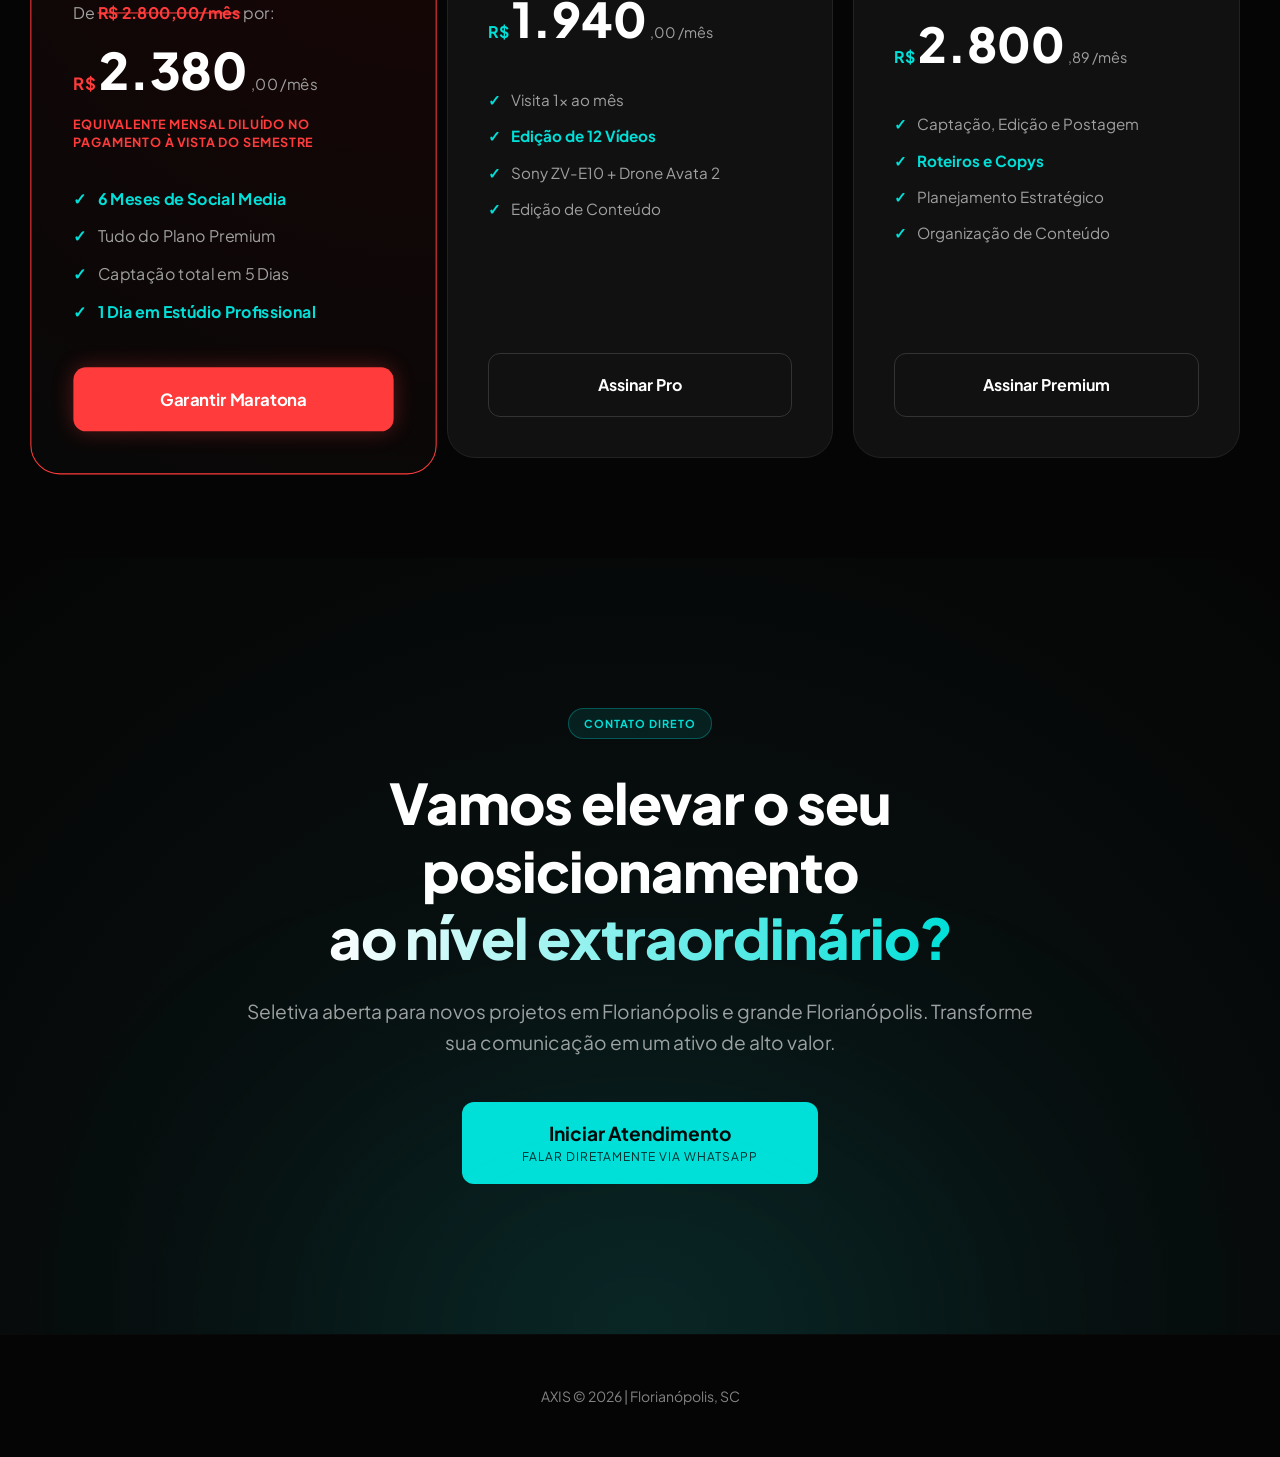
==== commit 92d33fc7: "remoção de planos" ====
--- a/index.html
+++ b/index.html
@@ -211,25 +211,7 @@
                         target="_blank" class="btn-main full" style="background: #ff3b3b; color: white; box-shadow: 0 0 20px rgba(255, 59, 59, 0.3);">Garantir Maratona</a>
                 </div>
 
-                <div class="price-card">
-                    <div class="price-content">
-                        <h3>Plano Start</h3>
-                        <p>Captação de material presencial com equipamento de ponta no horário acordado.</p>
-                        <div class="value">
-                            <span class="currency">R$</span>
-                            <span class="amount">970</span>
-                            <span class="period">,00</span>
-                        </div>
-                        <ul class="price-list">
-                            <li>Captação Presencial</li>
-                            <li><strong>Câmera ZV-E10</strong></li>
-                            <li><strong>Drone</strong></li>
-                            <li>Horário Acordado</li>
-                        </ul>
-                    </div>
-                    <a href="https://wa.me/5548996109220?text=Ol%C3%A1!%20Gostaria%20de%20saber%20mais%20sobre%20o%20Plano%20Start"
-                        target="_blank" class="btn-outline full">Solicitar Start</a>
-                </div>
+              
 
                 <div class="price-card">
                     <div class="price-content">
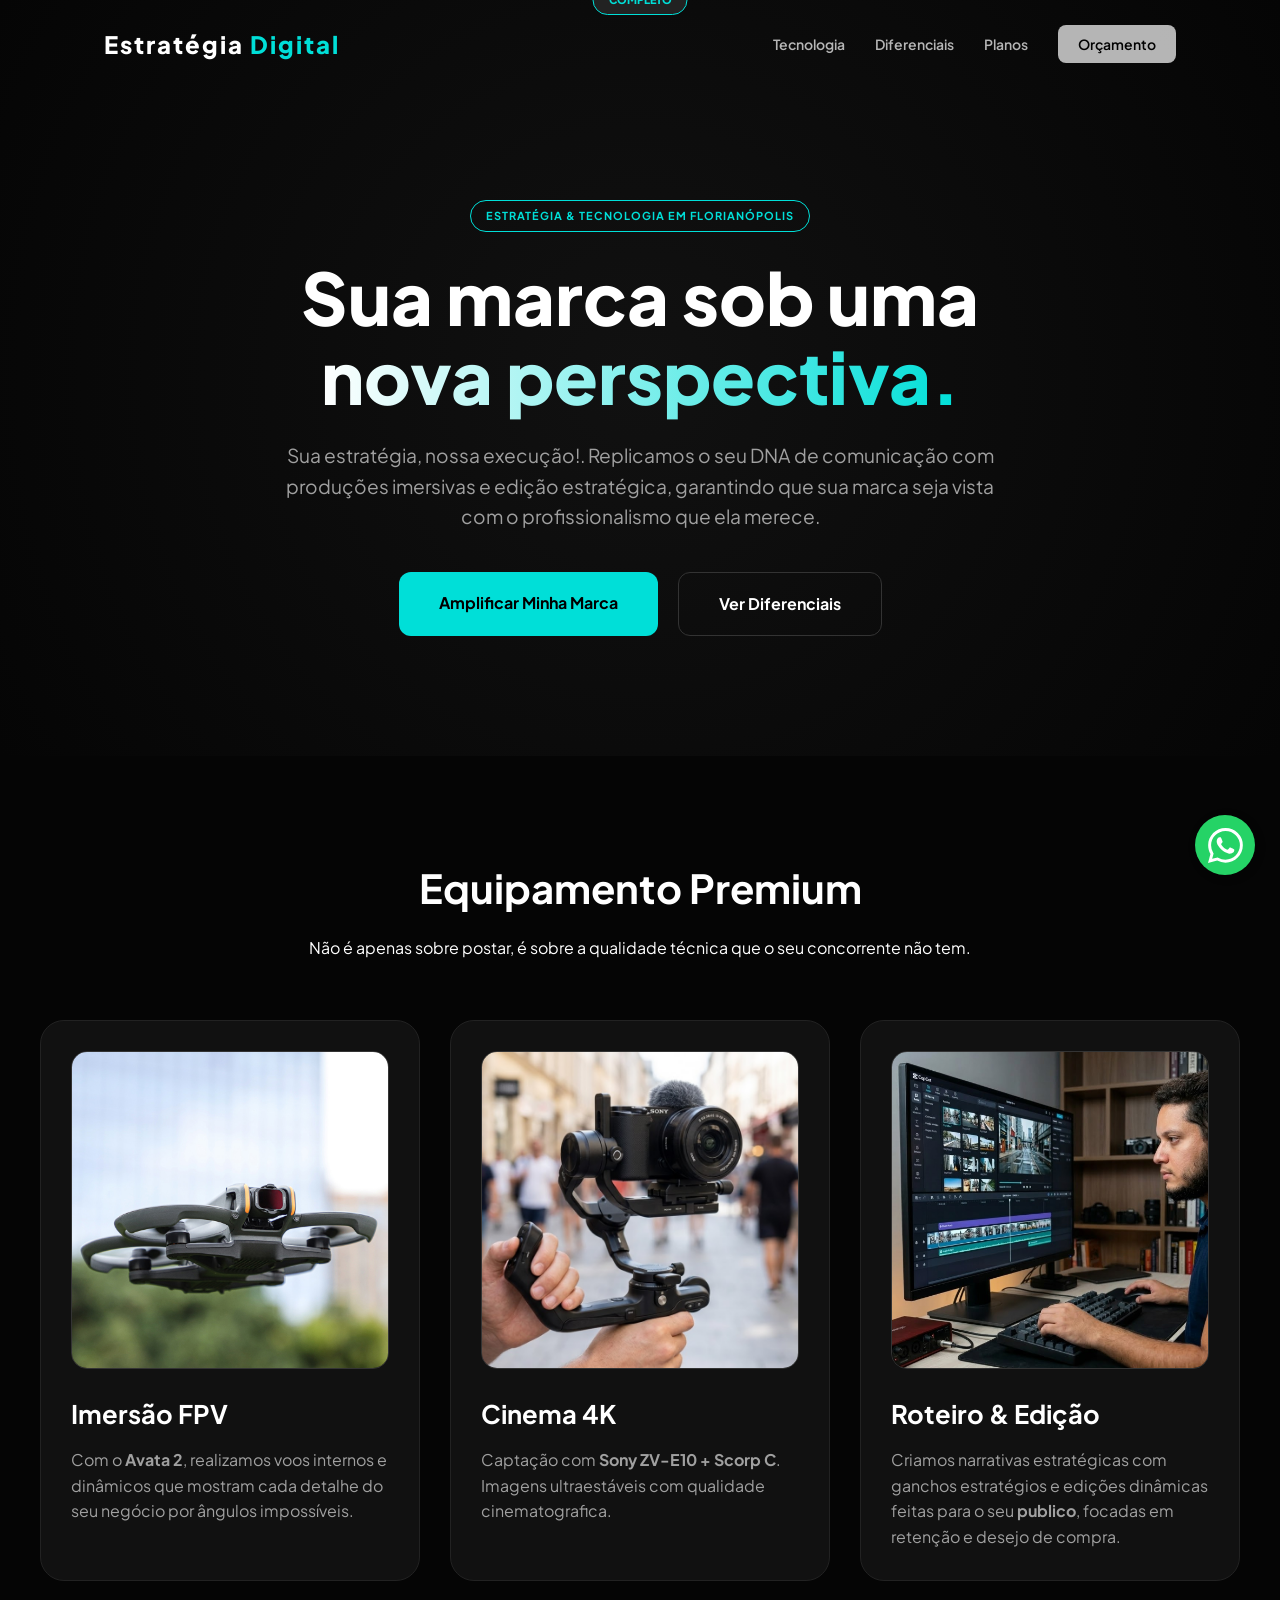
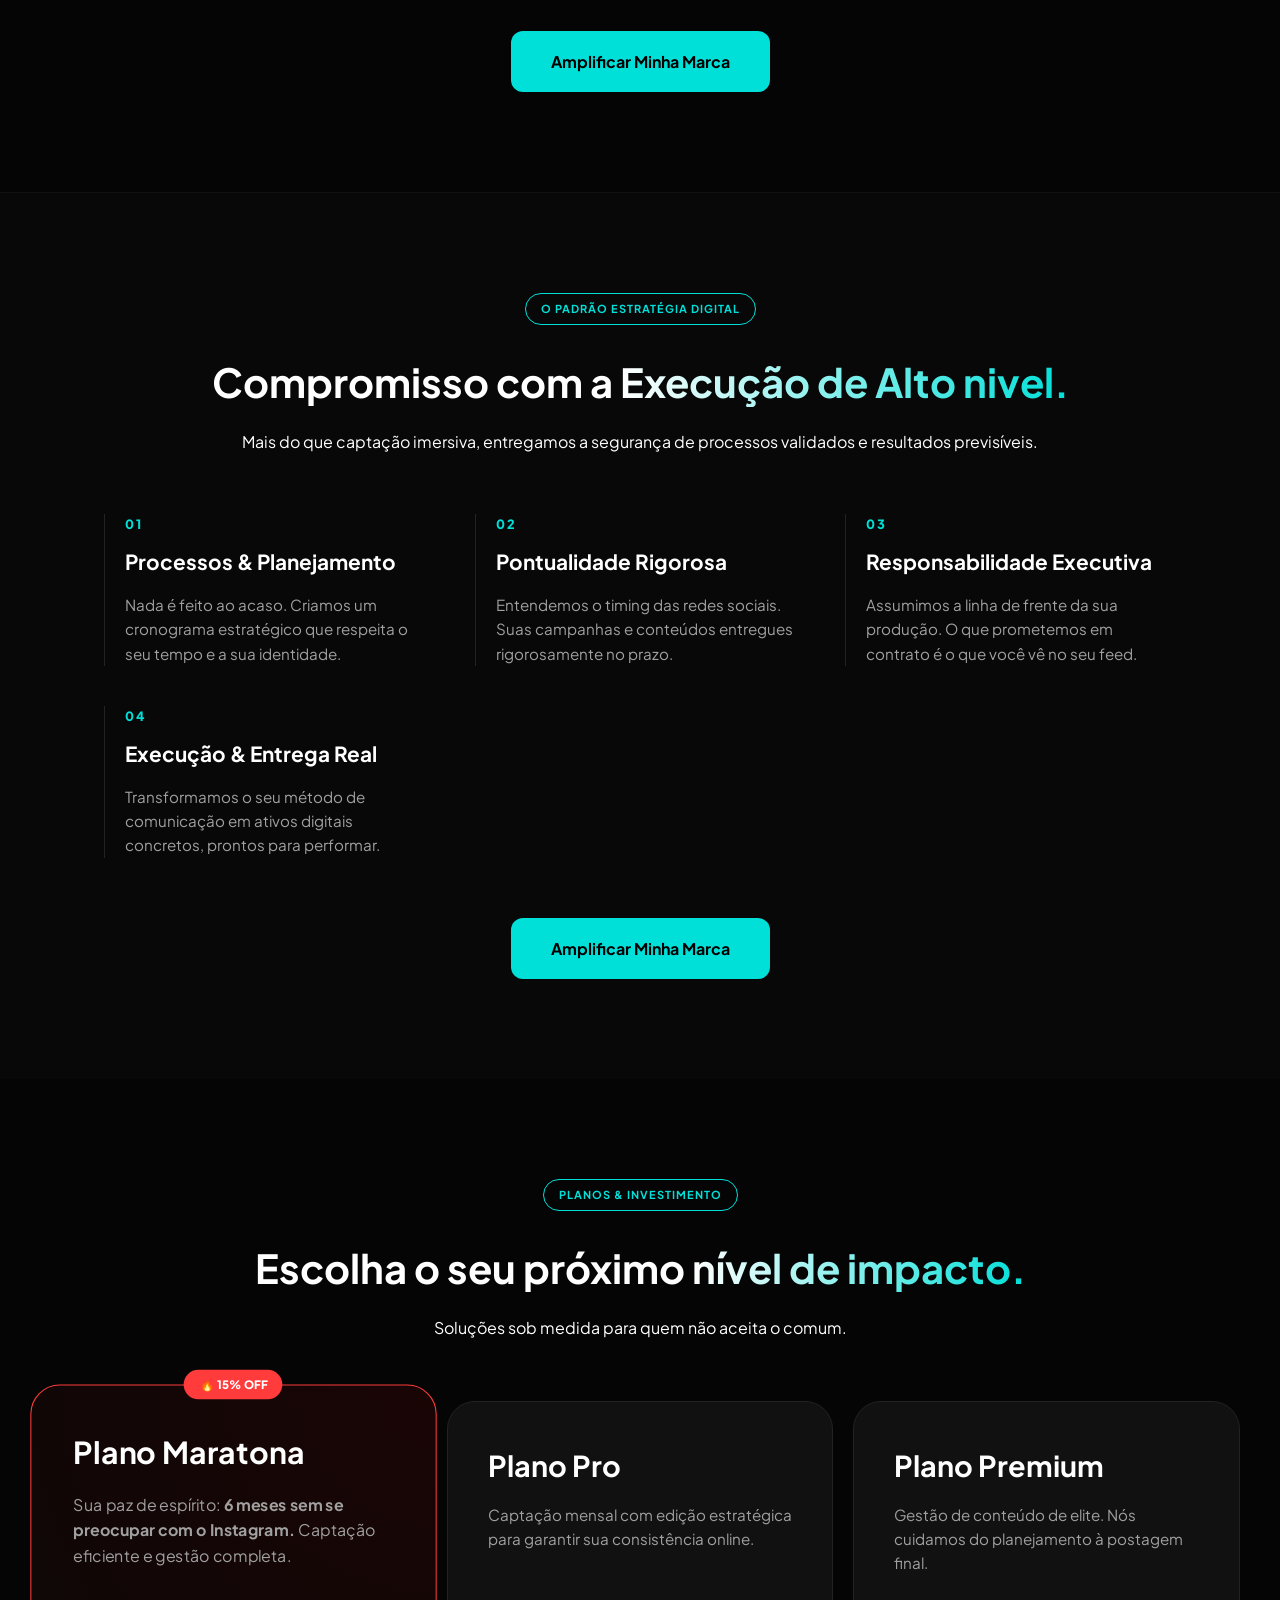
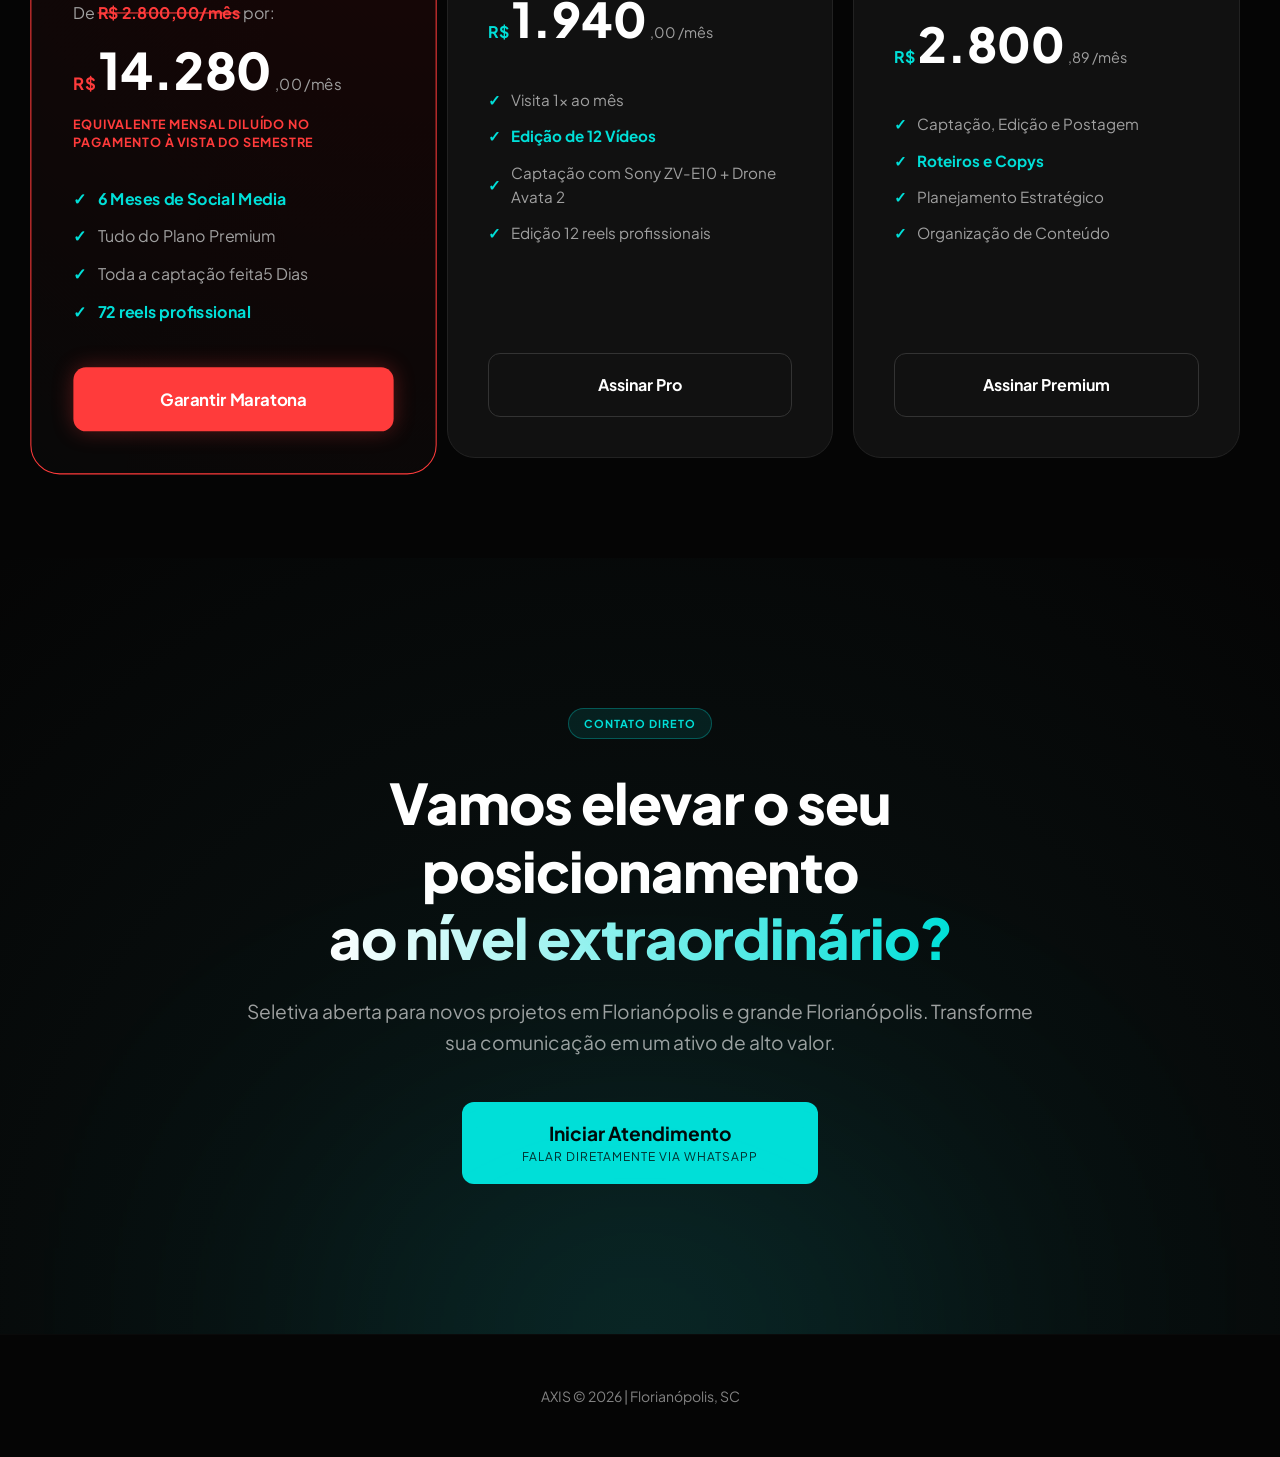
==== commit 13557036: "alteração valores" ====
--- a/index.html
+++ b/index.html
@@ -196,22 +196,20 @@
                         <div class="value">
                             <div style="font-size: 0.95rem; color: #a0a0a0; margin-bottom: 5px;">De <del style="color: #ff3b3b; font-weight: bold;">R$ 2.800,00/mês</del> por:</div>
                             <span class="currency" style="color: #ff3b3b;">R$</span>
-                            <span class="amount">2.380</span>
+                            <span class="amount">14.280</span>
                             <span class="period">,00 /mês<br>
                             <span style="color: #ff3b3b; font-weight: 700; text-transform: uppercase; font-size: 0.75rem; letter-spacing: 0.5px; line-height: 1.4; display: inline-block; margin-top: 5px;">Equivalente mensal diluído no <br>pagamento à vista do semestre</span></span>
                         </div>
                         <ul class="price-list">
                             <li><strong>6 Meses de Social Media</strong></li>
                             <li>Tudo do Plano Premium</li>
-                            <li>Captação total em 5 Dias</li>
-                            <li><strong>1 Dia em Estúdio Profissional</strong></li>
+                            <li>Toda a captação feita <em></em> 5 Dias</li>
+                            <li><strong>72 reels profissional</strong></li>
                         </ul>
                     </div>
                     <a href="https://wa.me/5548996109220?text=Ol%C3%A1!%20Gostaria%20de%20garantir%20o%20Plano%20Maratona%20com%20desconto%20%C3%A0%20vista."
                         target="_blank" class="btn-main full" style="background: #ff3b3b; color: white; box-shadow: 0 0 20px rgba(255, 59, 59, 0.3);">Garantir Maratona</a>
                 </div>
-
-              
 
                 <div class="price-card">
                     <div class="price-content">
@@ -225,8 +223,8 @@
                         <ul class="price-list">
                             <li>Visita 1x ao mês</li>
                             <li><strong>Edição de 12 Vídeos</strong></li>
-                            <li>Sony ZV-E10 + Drone Avata 2</li>
-                            <li>Edição de Conteúdo</li>
+                            <li>Captação com Sony ZV-E10 + Drone Avata 2</li>
+                            <li>Edição 12 reels profissionais</li>
                         </ul>
                     </div>
                     <a href="https://wa.me/5548996109220?text=Ol%C3%A1!%20Tenho%20interesse%20no%20Plano%20Pro,%20gostaria%20de%20mais%20informa%C3%A7%C3%B5es."
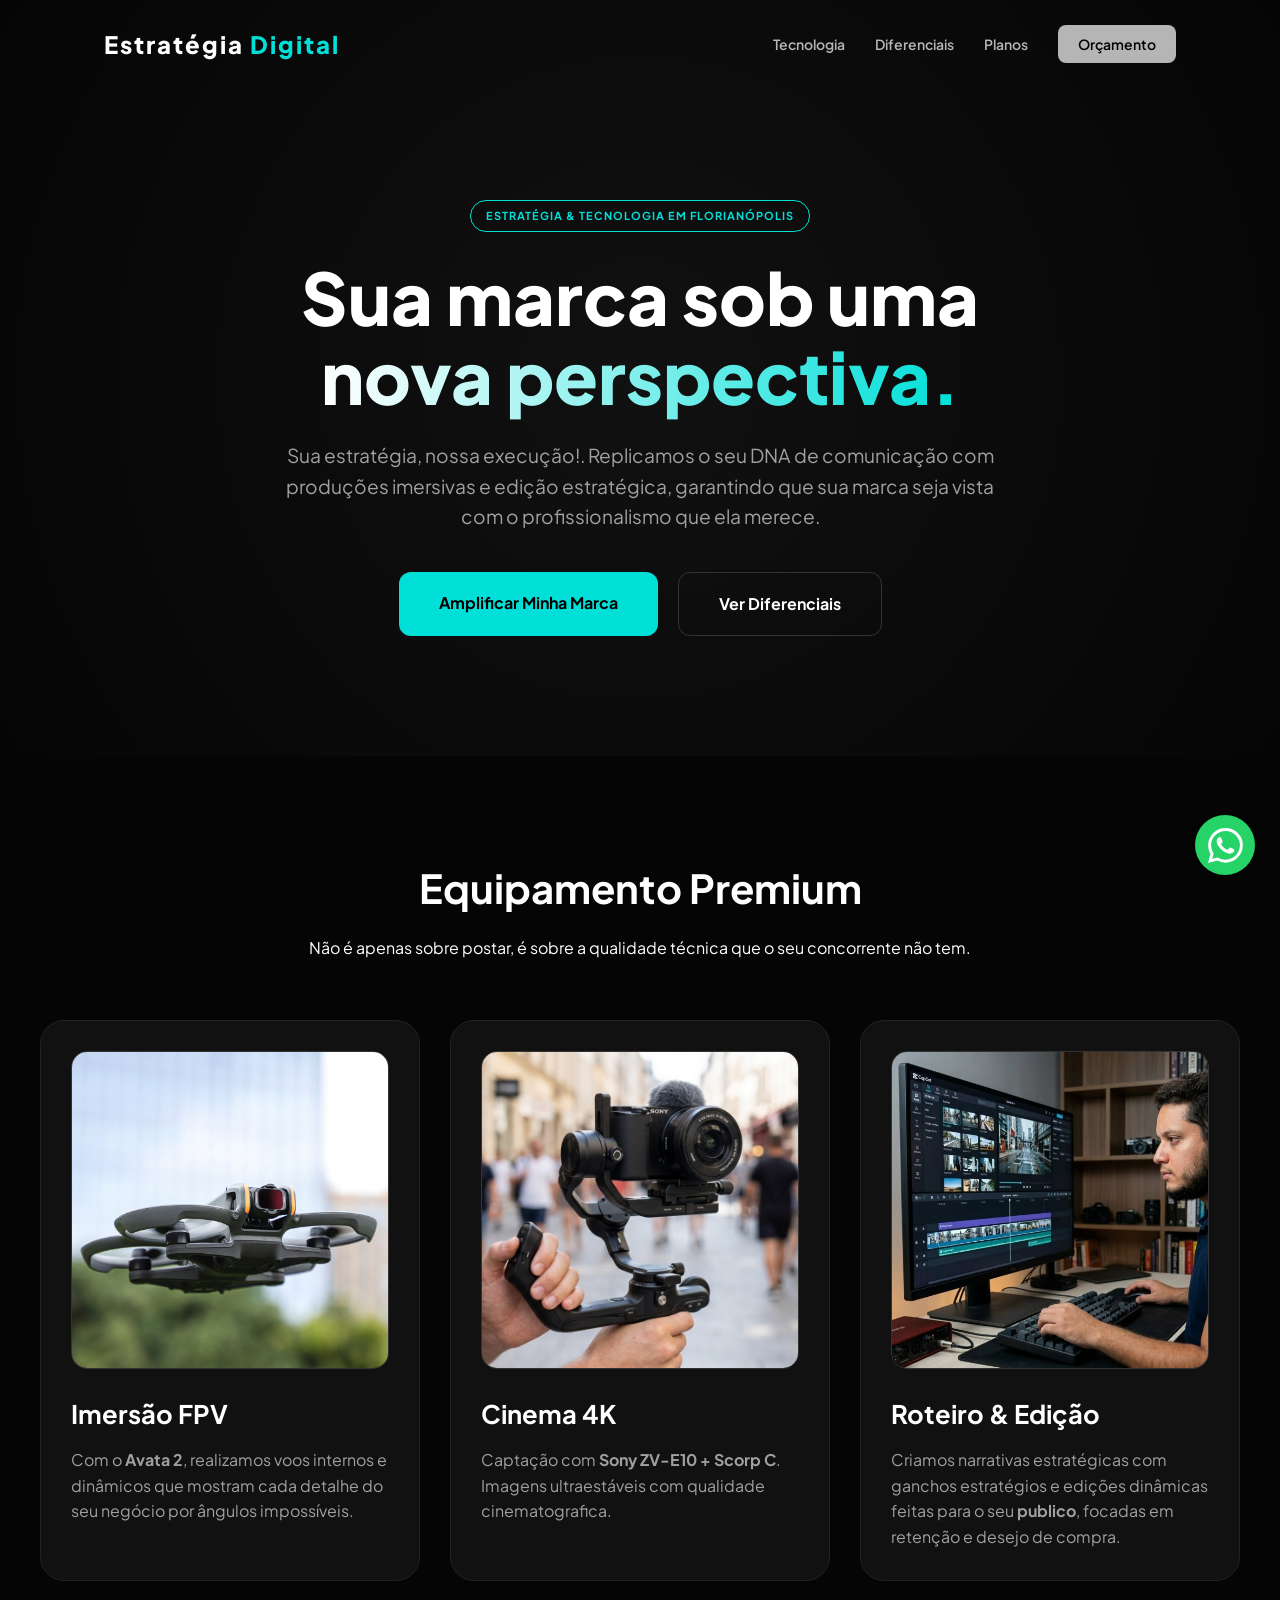
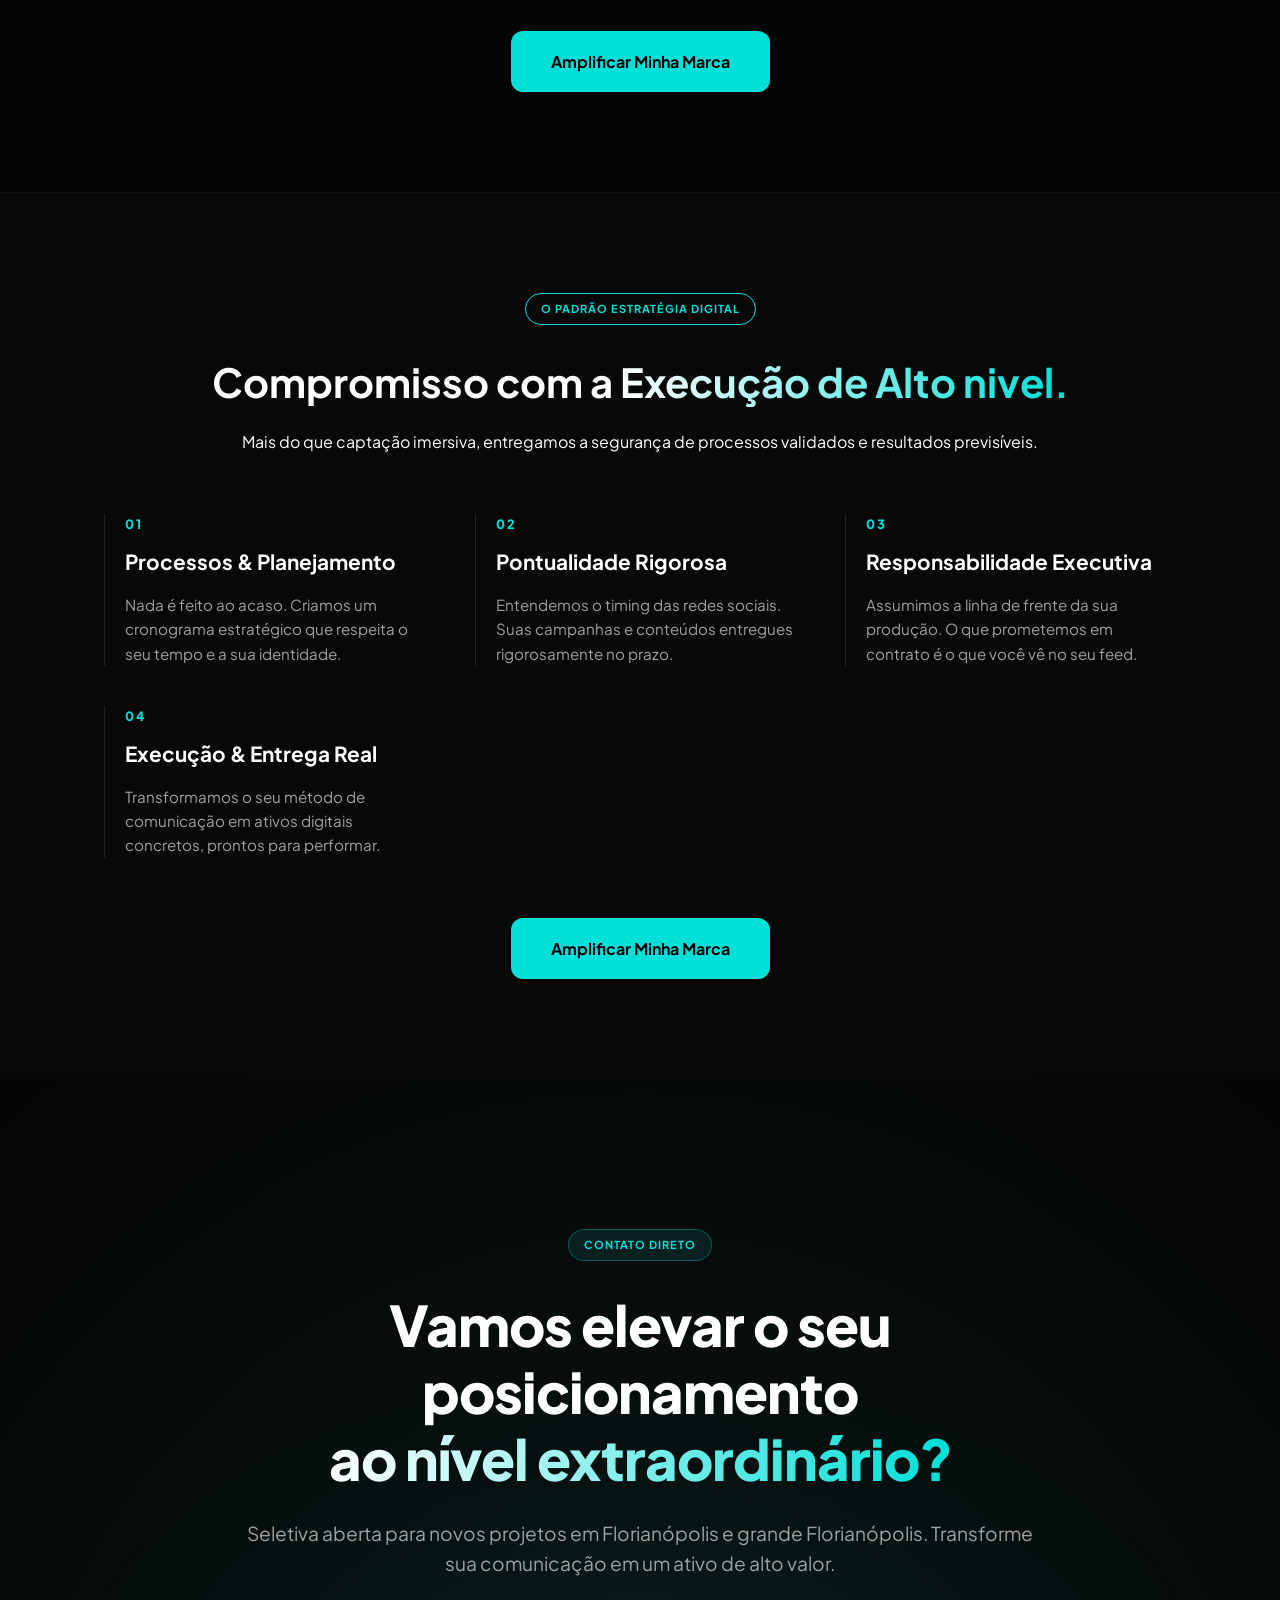
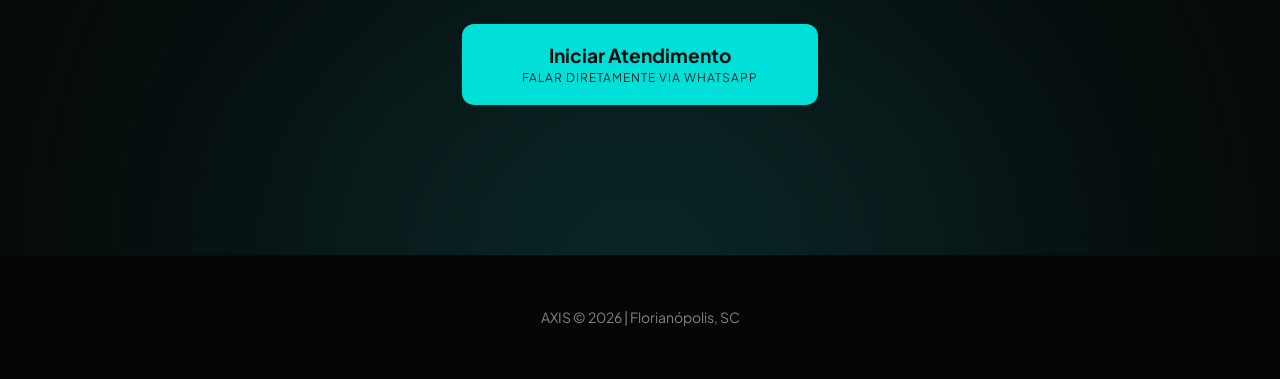
==== commit 9bb3f740: "tirando valores" ====
--- a/index.html
+++ b/index.html
@@ -179,7 +179,7 @@
             </div>
         </section>
 
-        <section id="investimento" class="pricing container">
+       <!--  <section id="investimento" class="pricing container">
             <div class="section-header">
                 <span class="badge">Planos & Investimento</span>
                 <h2>Escolha o seu próximo <span class="gradient-text">nível de impacto.</span></h2>
@@ -253,7 +253,7 @@
                 </div>
 
             </div>
-        </section>
+        </section>-->
 
         <section class="cta-final">
             <div class="container">
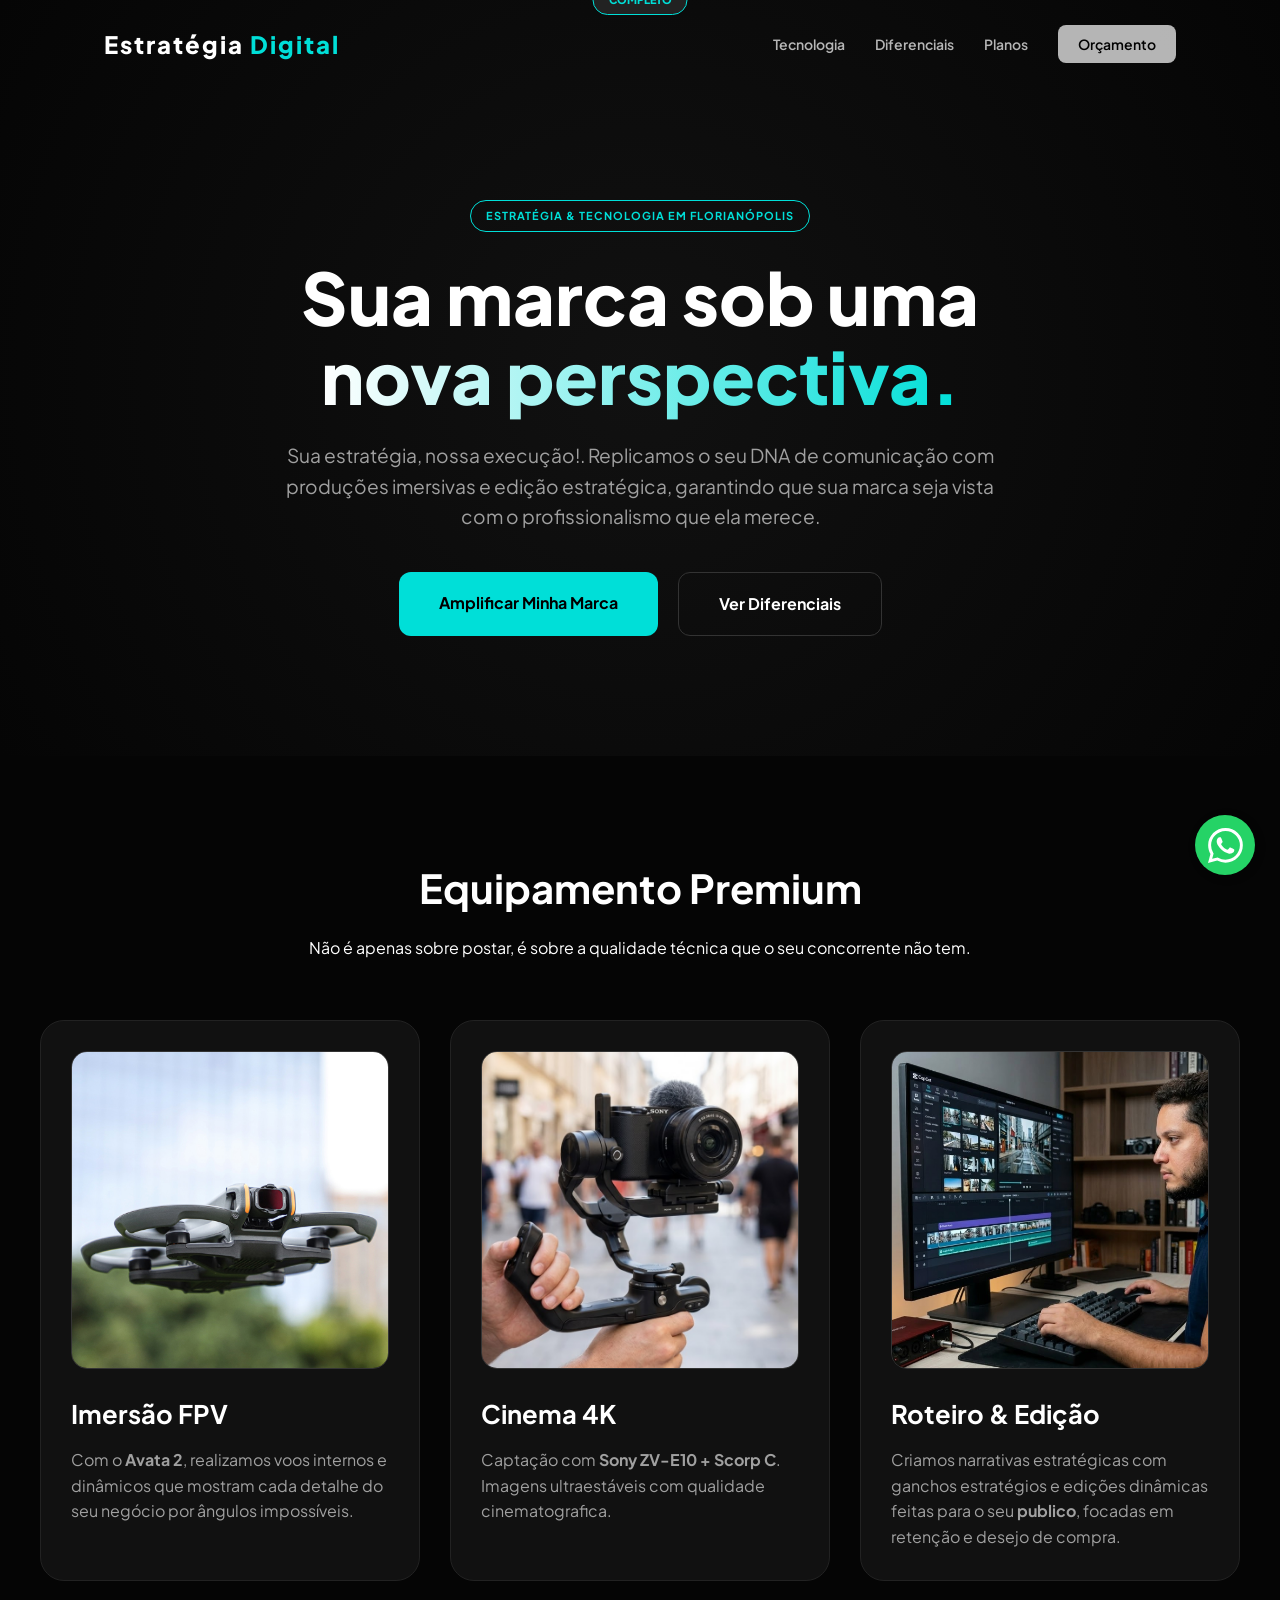
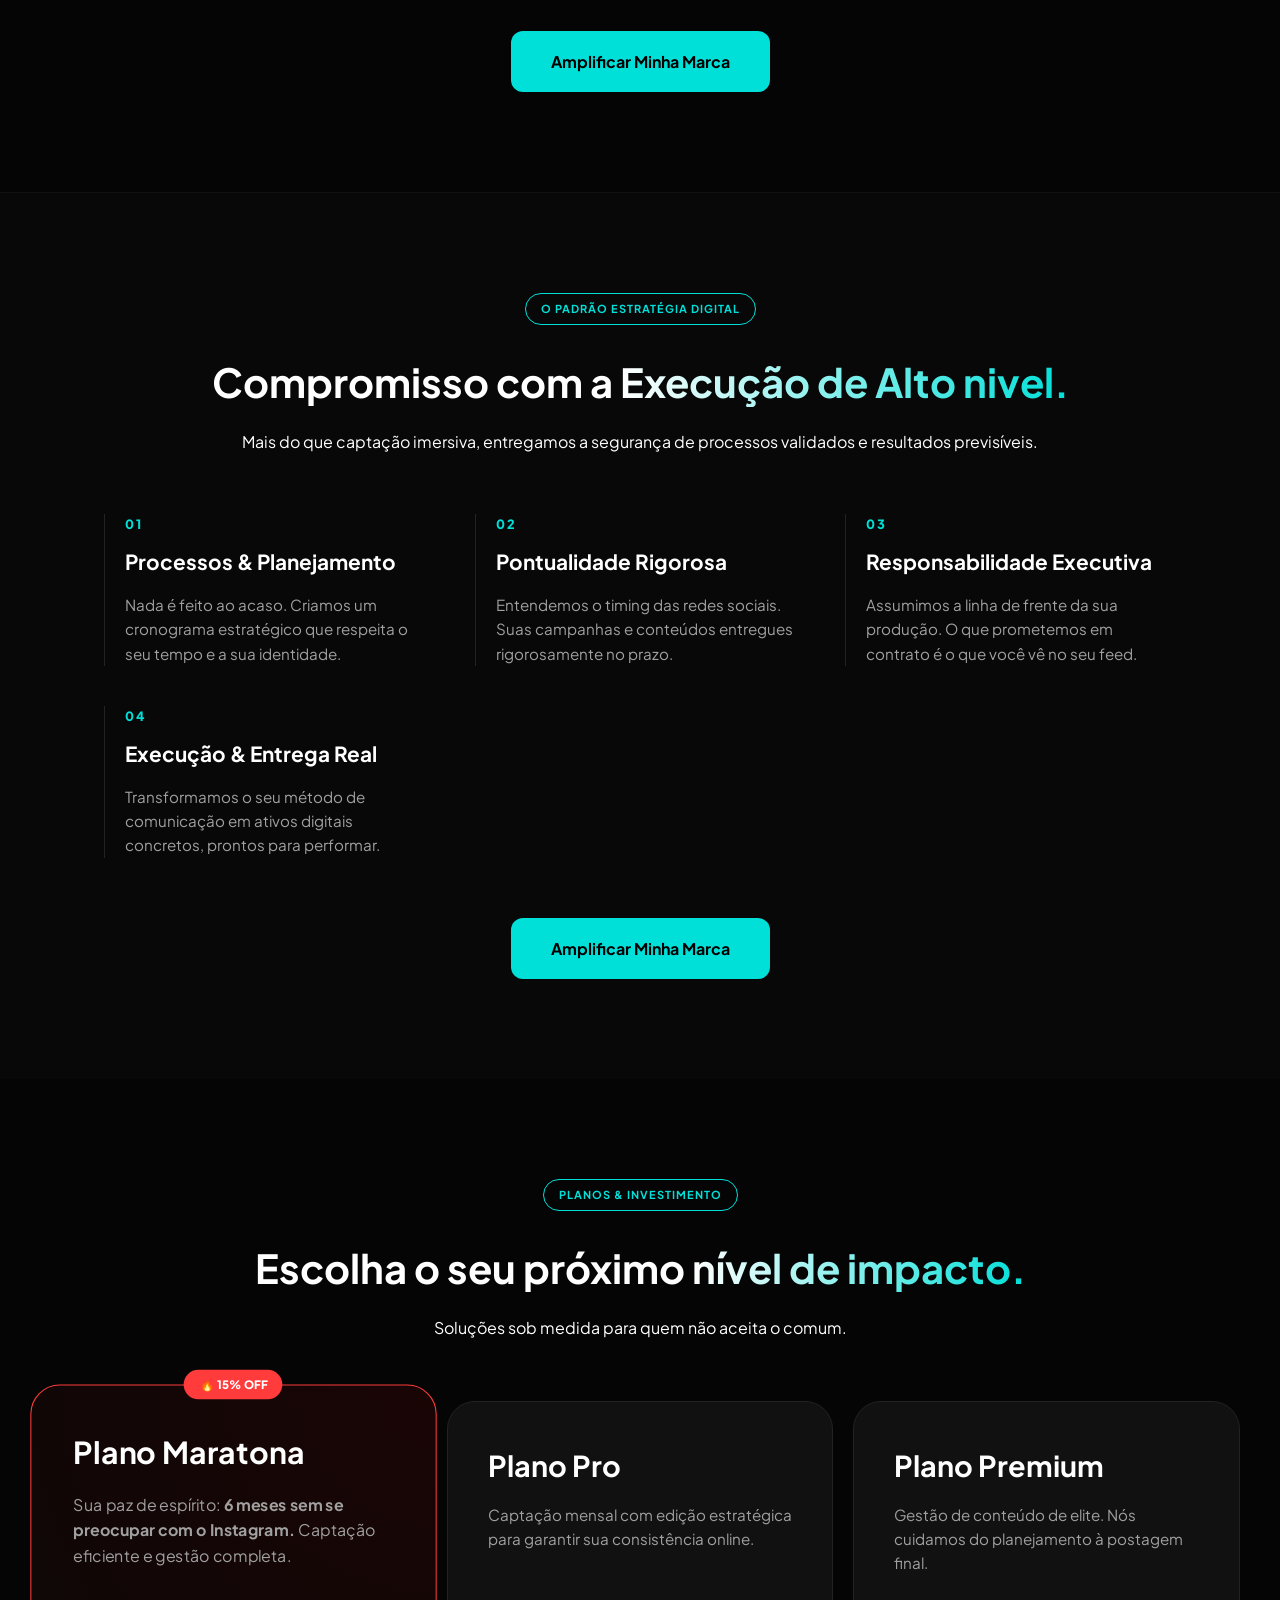
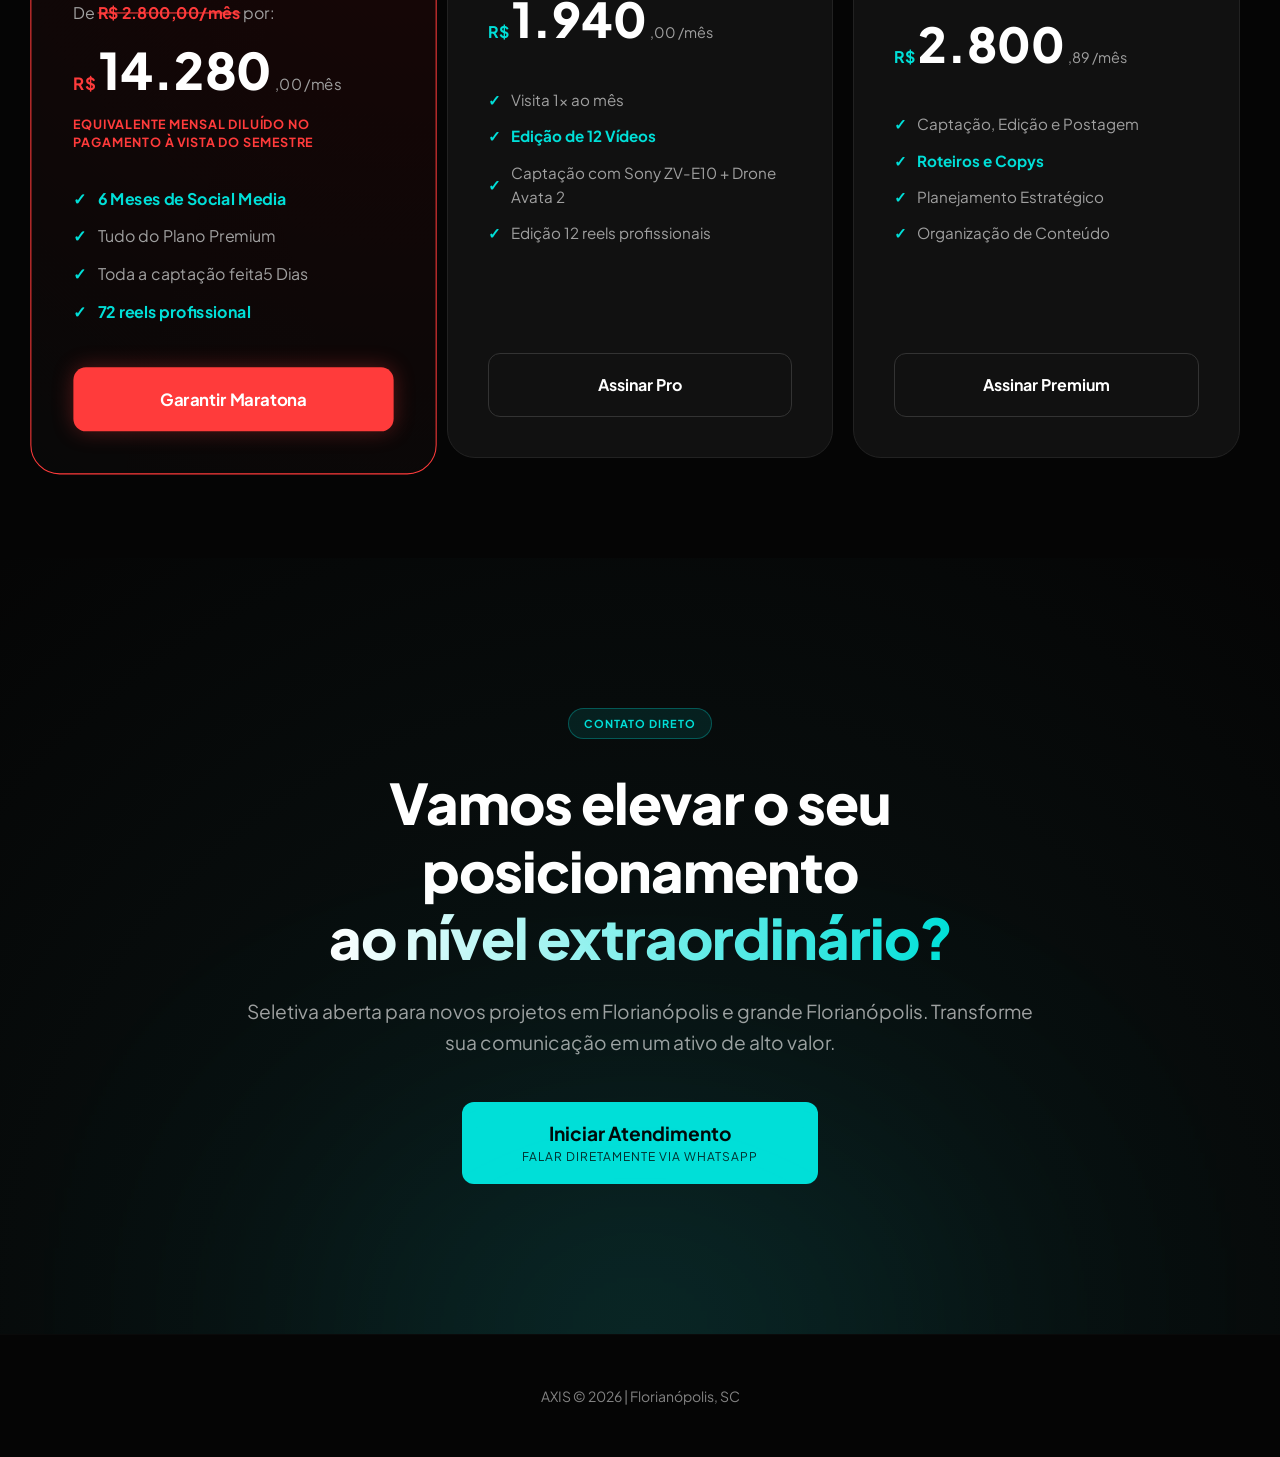
==== commit 99cd2f2e: "colocando valores onlne" ====
--- a/index.html
+++ b/index.html
@@ -179,7 +179,7 @@
             </div>
         </section>
 
-       <!--  <section id="investimento" class="pricing container">
+        <section id="investimento" class="pricing container">
             <div class="section-header">
                 <span class="badge">Planos & Investimento</span>
                 <h2>Escolha o seu próximo <span class="gradient-text">nível de impacto.</span></h2>
@@ -253,7 +253,7 @@
                 </div>
 
             </div>
-        </section>-->
+        </section>
 
         <section class="cta-final">
             <div class="container">
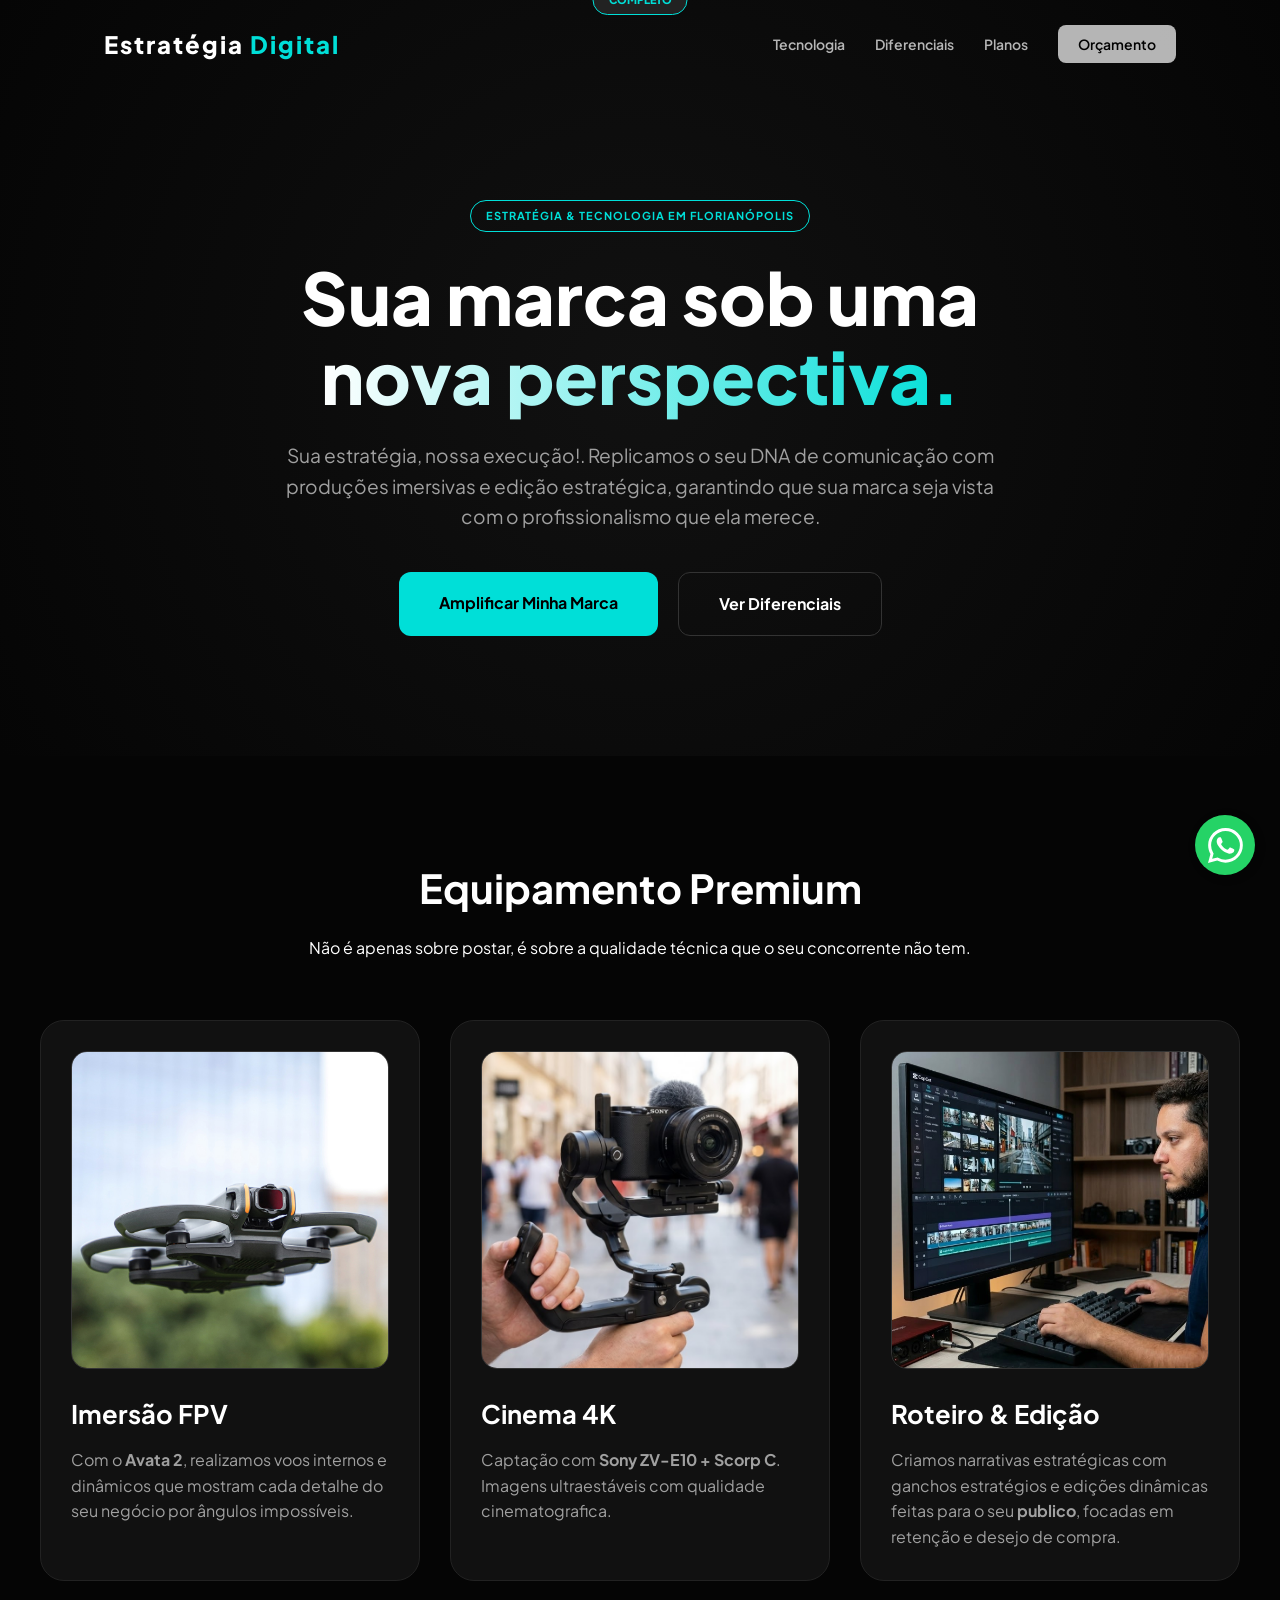
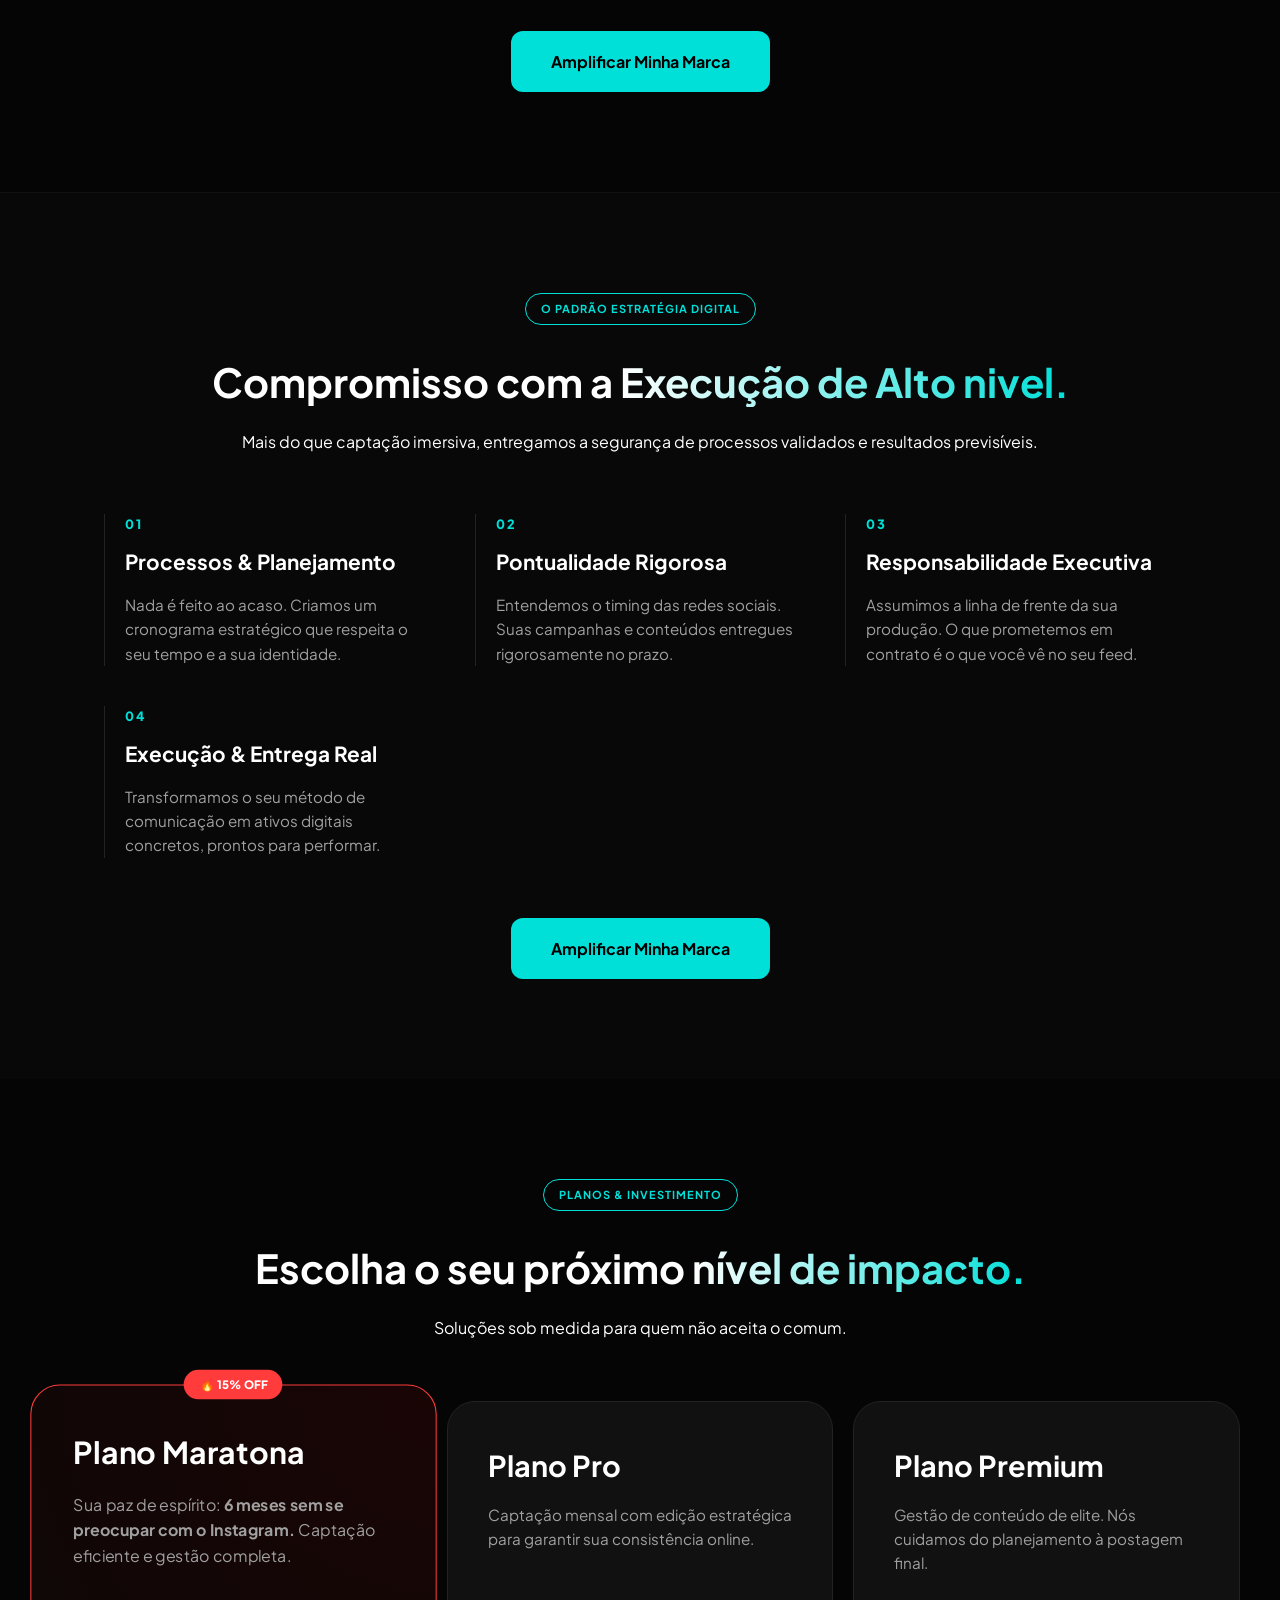
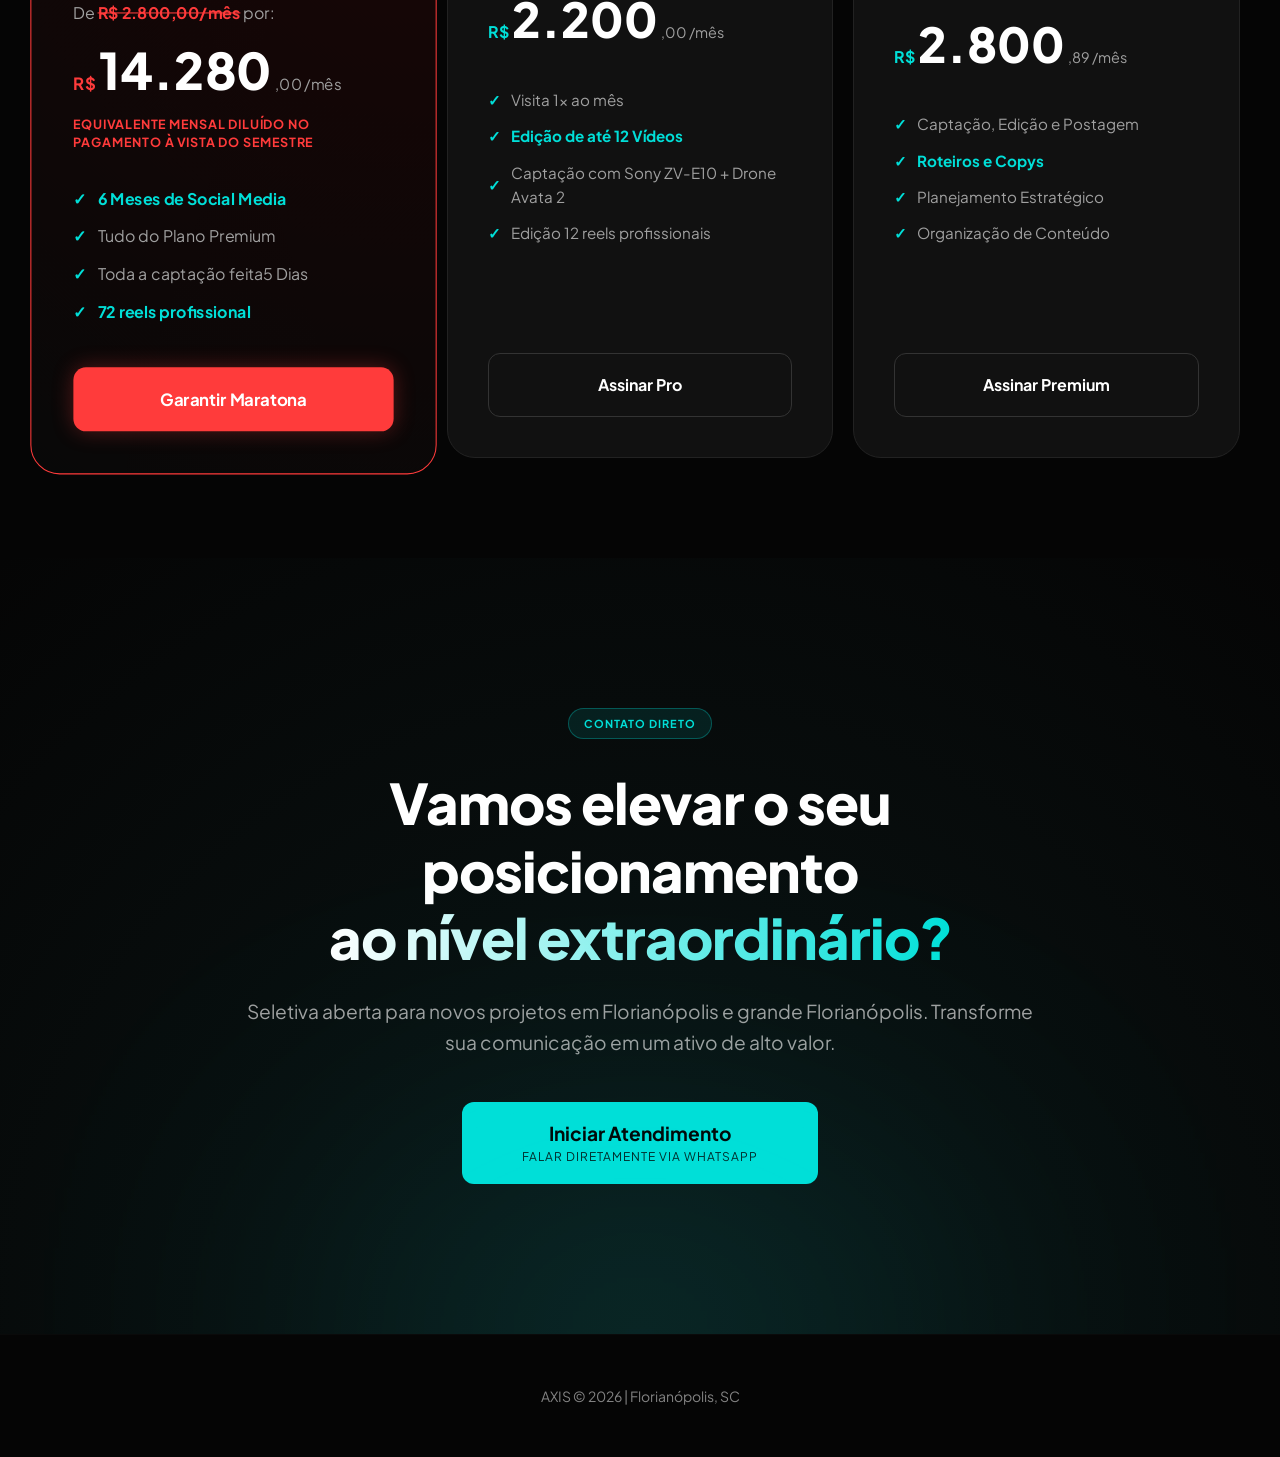
==== commit b9ae4ca3: "alteração valores" ====
--- a/index.html
+++ b/index.html
@@ -217,12 +217,12 @@
                         <p>Captação mensal com edição estratégica para garantir sua consistência online.</p>
                         <div class="value">
                             <span class="currency">R$</span>
-                            <span class="amount">1.940</span>
+                            <span class="amount">2.200</span>
                             <span class="period">,00 /mês</span>
                         </div>
                         <ul class="price-list">
                             <li>Visita 1x ao mês</li>
-                            <li><strong>Edição de 12 Vídeos</strong></li>
+                            <li><strong>Edição de até 12 Vídeos</strong></li>
                             <li>Captação com Sony ZV-E10 + Drone Avata 2</li>
                             <li>Edição 12 reels profissionais</li>
                         </ul>
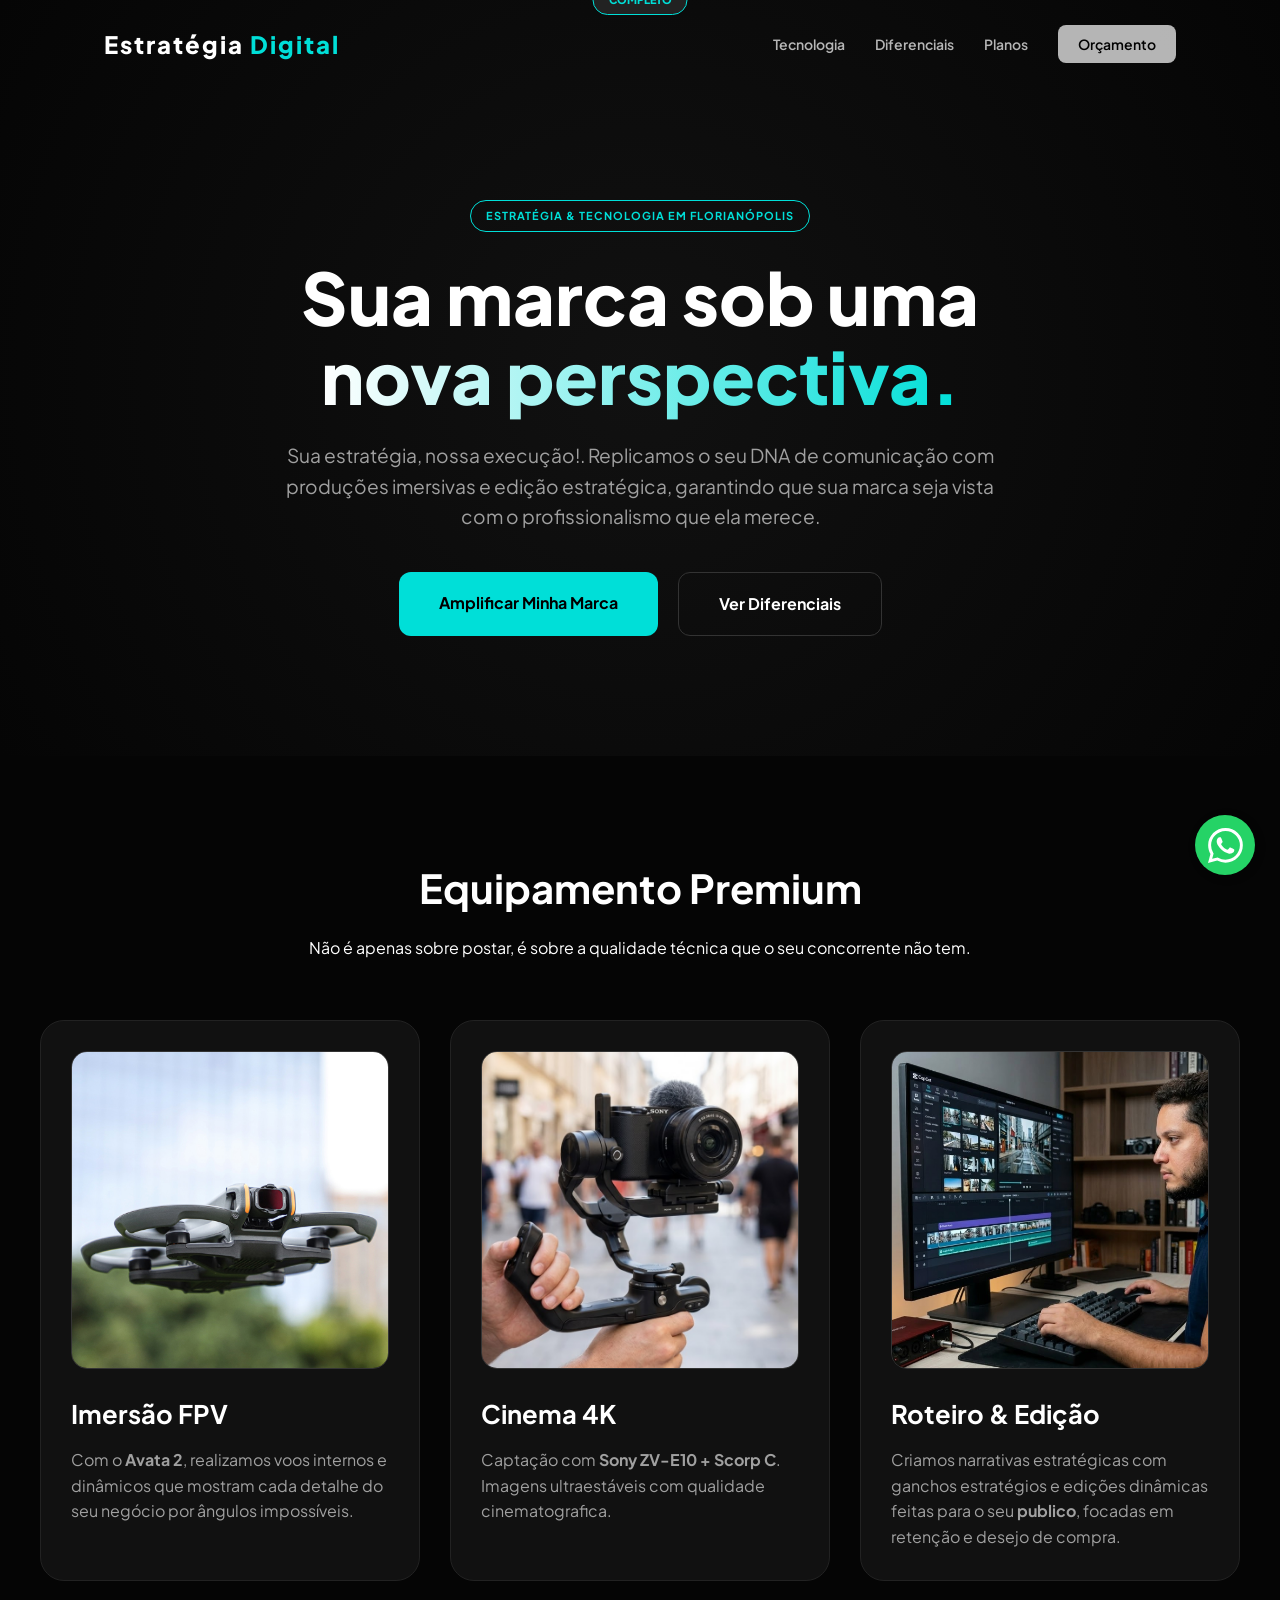
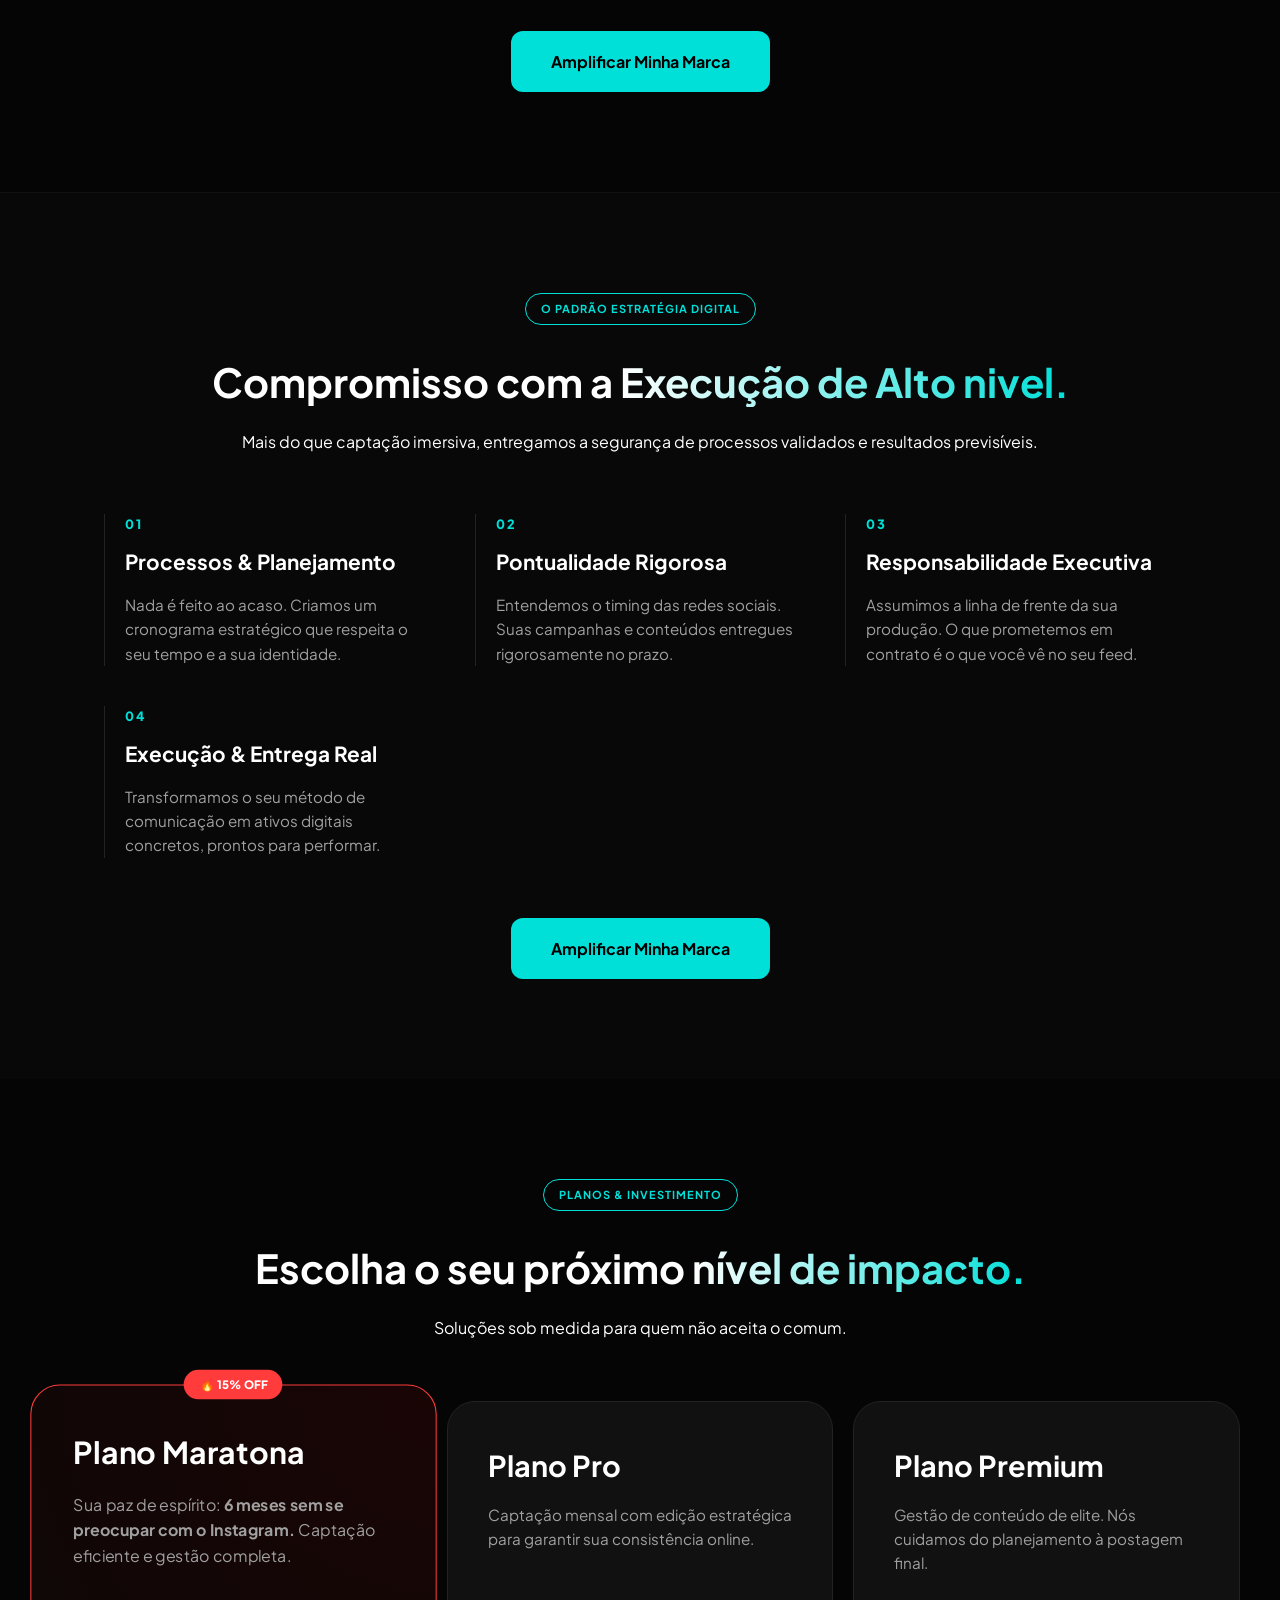
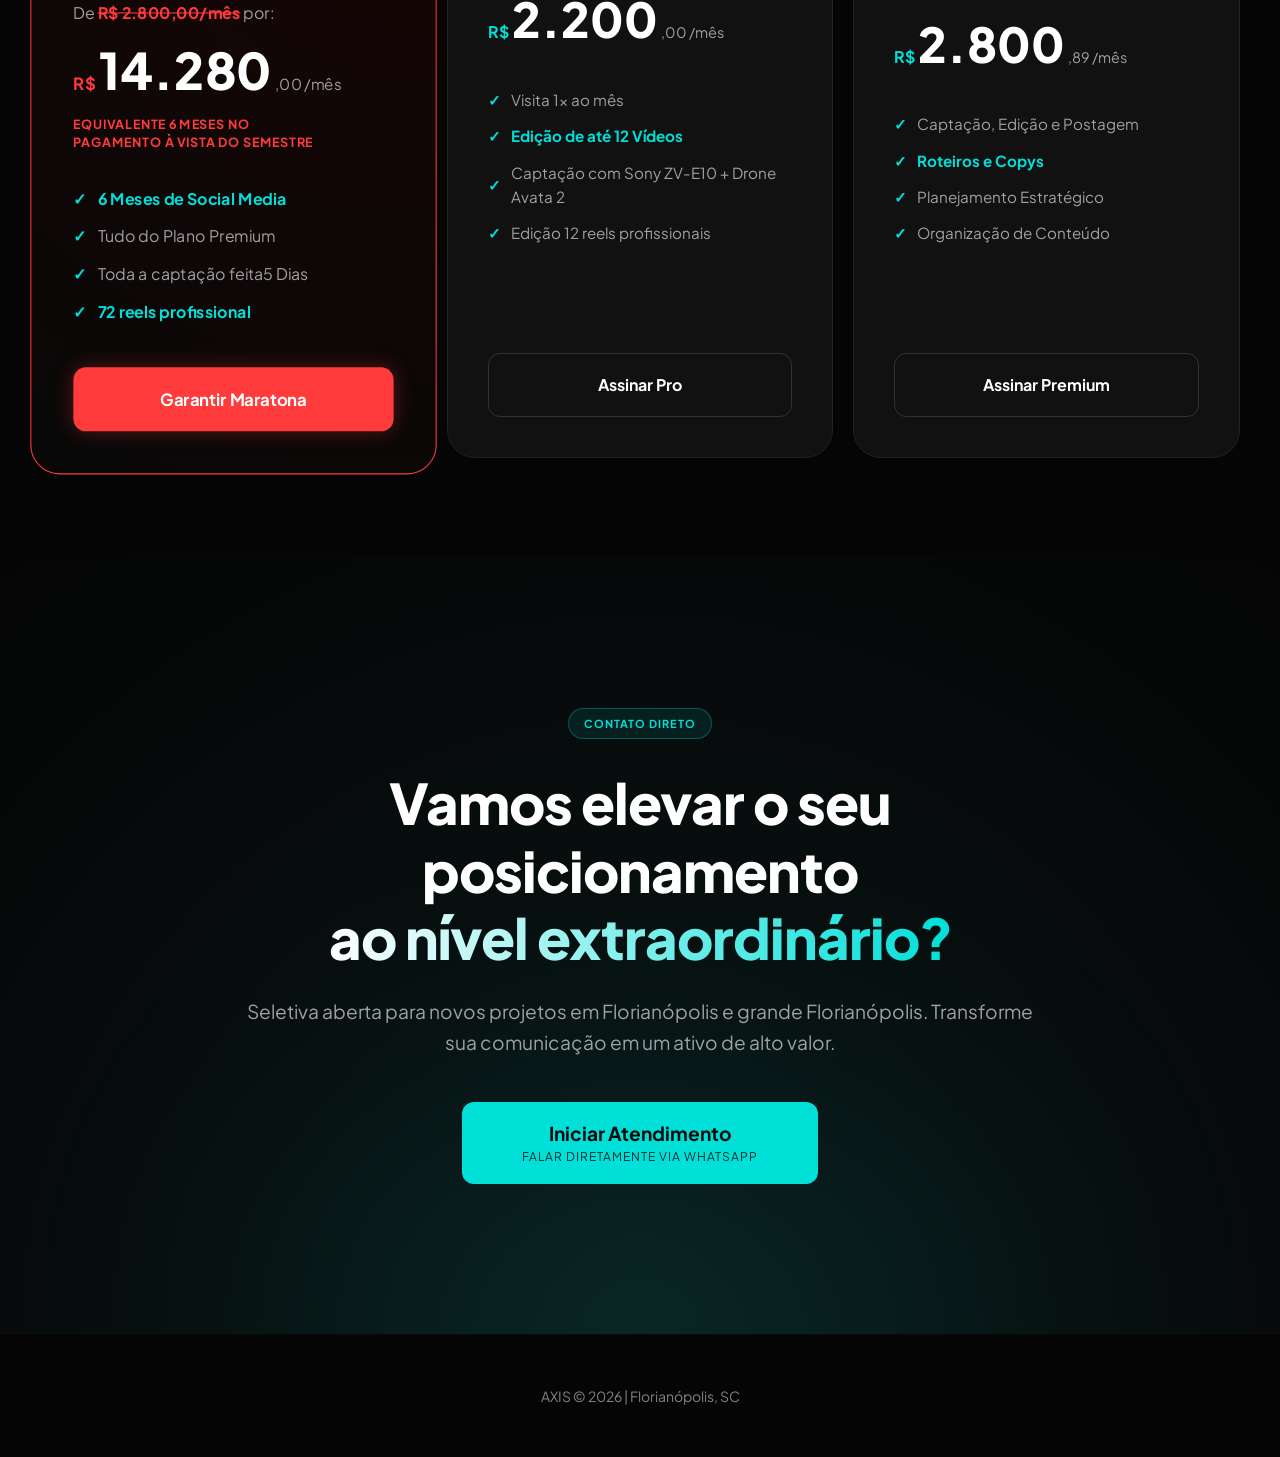
==== commit f89d7c10: "alteração valor" ====
--- a/index.html
+++ b/index.html
@@ -198,7 +198,7 @@
                             <span class="currency" style="color: #ff3b3b;">R$</span>
                             <span class="amount">14.280</span>
                             <span class="period">,00 /mês<br>
-                            <span style="color: #ff3b3b; font-weight: 700; text-transform: uppercase; font-size: 0.75rem; letter-spacing: 0.5px; line-height: 1.4; display: inline-block; margin-top: 5px;">Equivalente mensal diluído no <br>pagamento à vista do semestre</span></span>
+                            <span style="color: #ff3b3b; font-weight: 700; text-transform: uppercase; font-size: 0.75rem; letter-spacing: 0.5px; line-height: 1.4; display: inline-block; margin-top: 5px;">Equivalente 6 meses no <br>pagamento à vista do semestre</span></span>
                         </div>
                         <ul class="price-list">
                             <li><strong>6 Meses de Social Media</strong></li>
